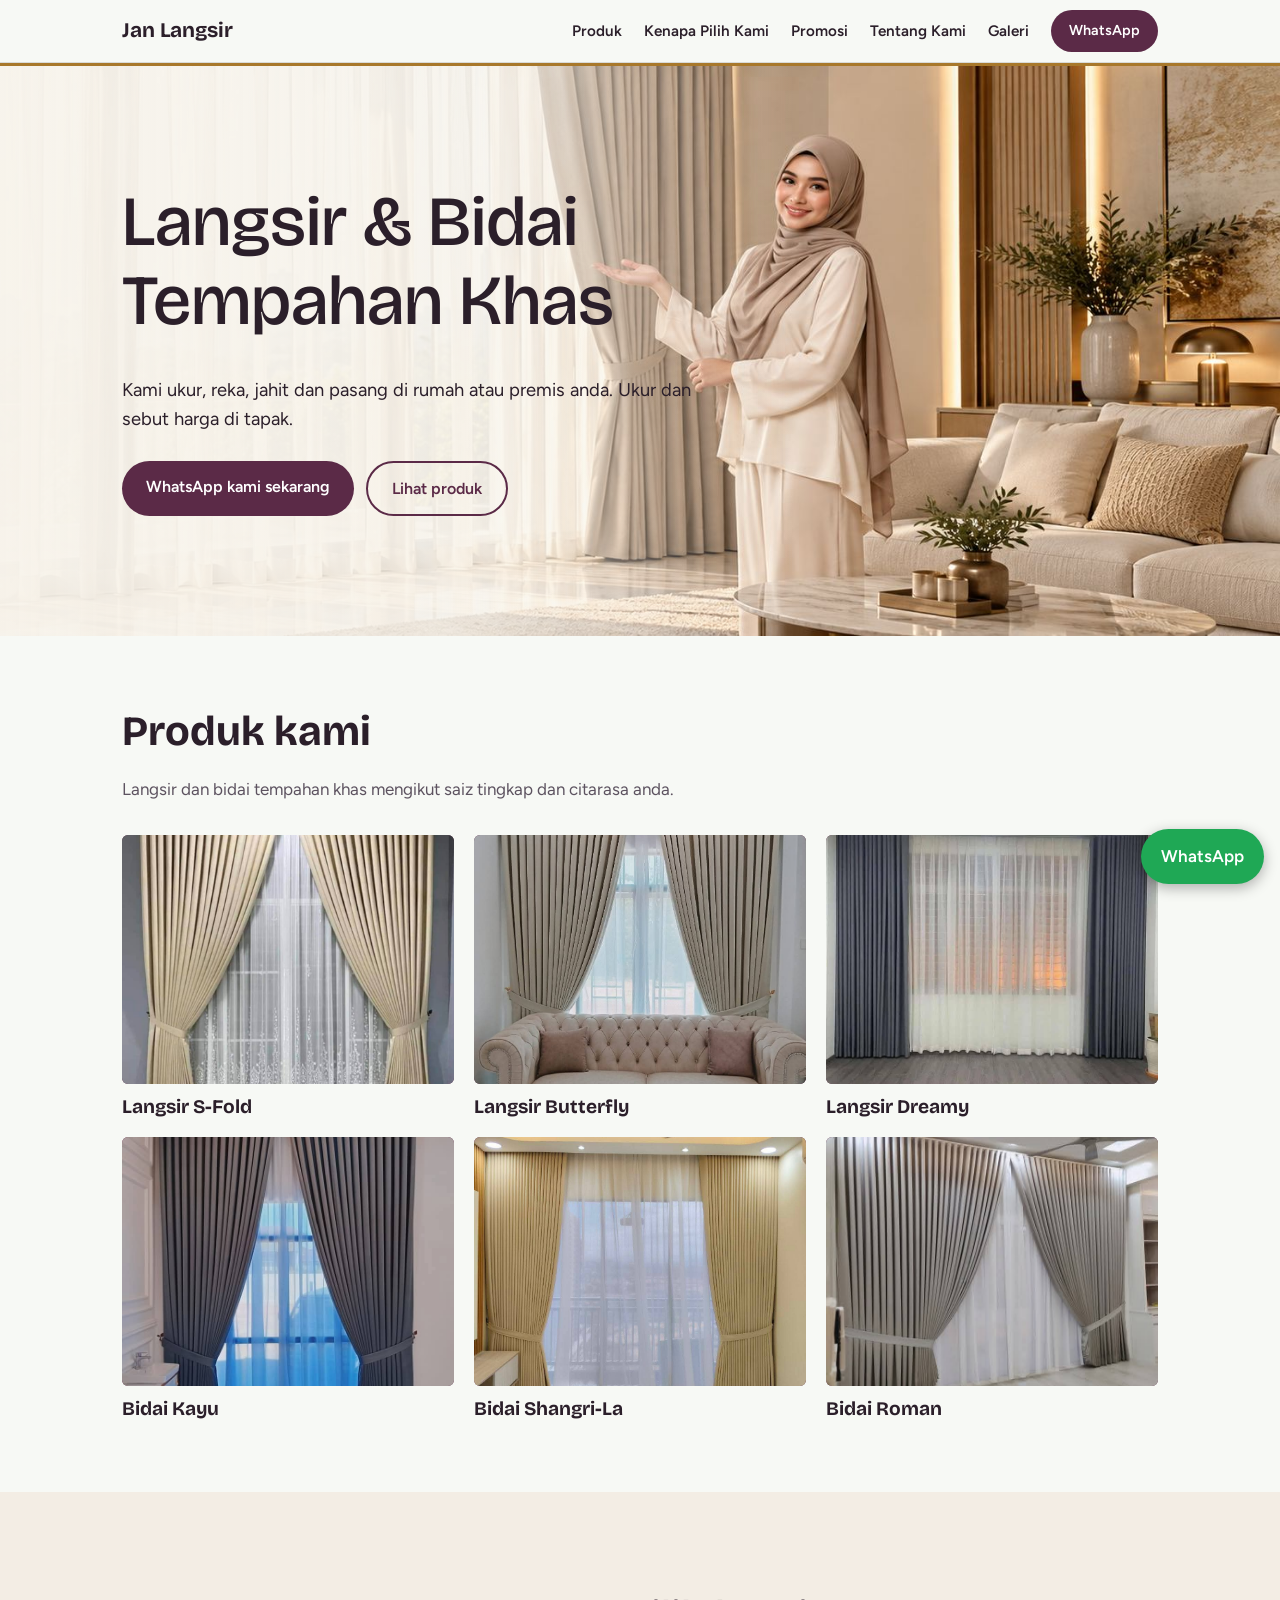
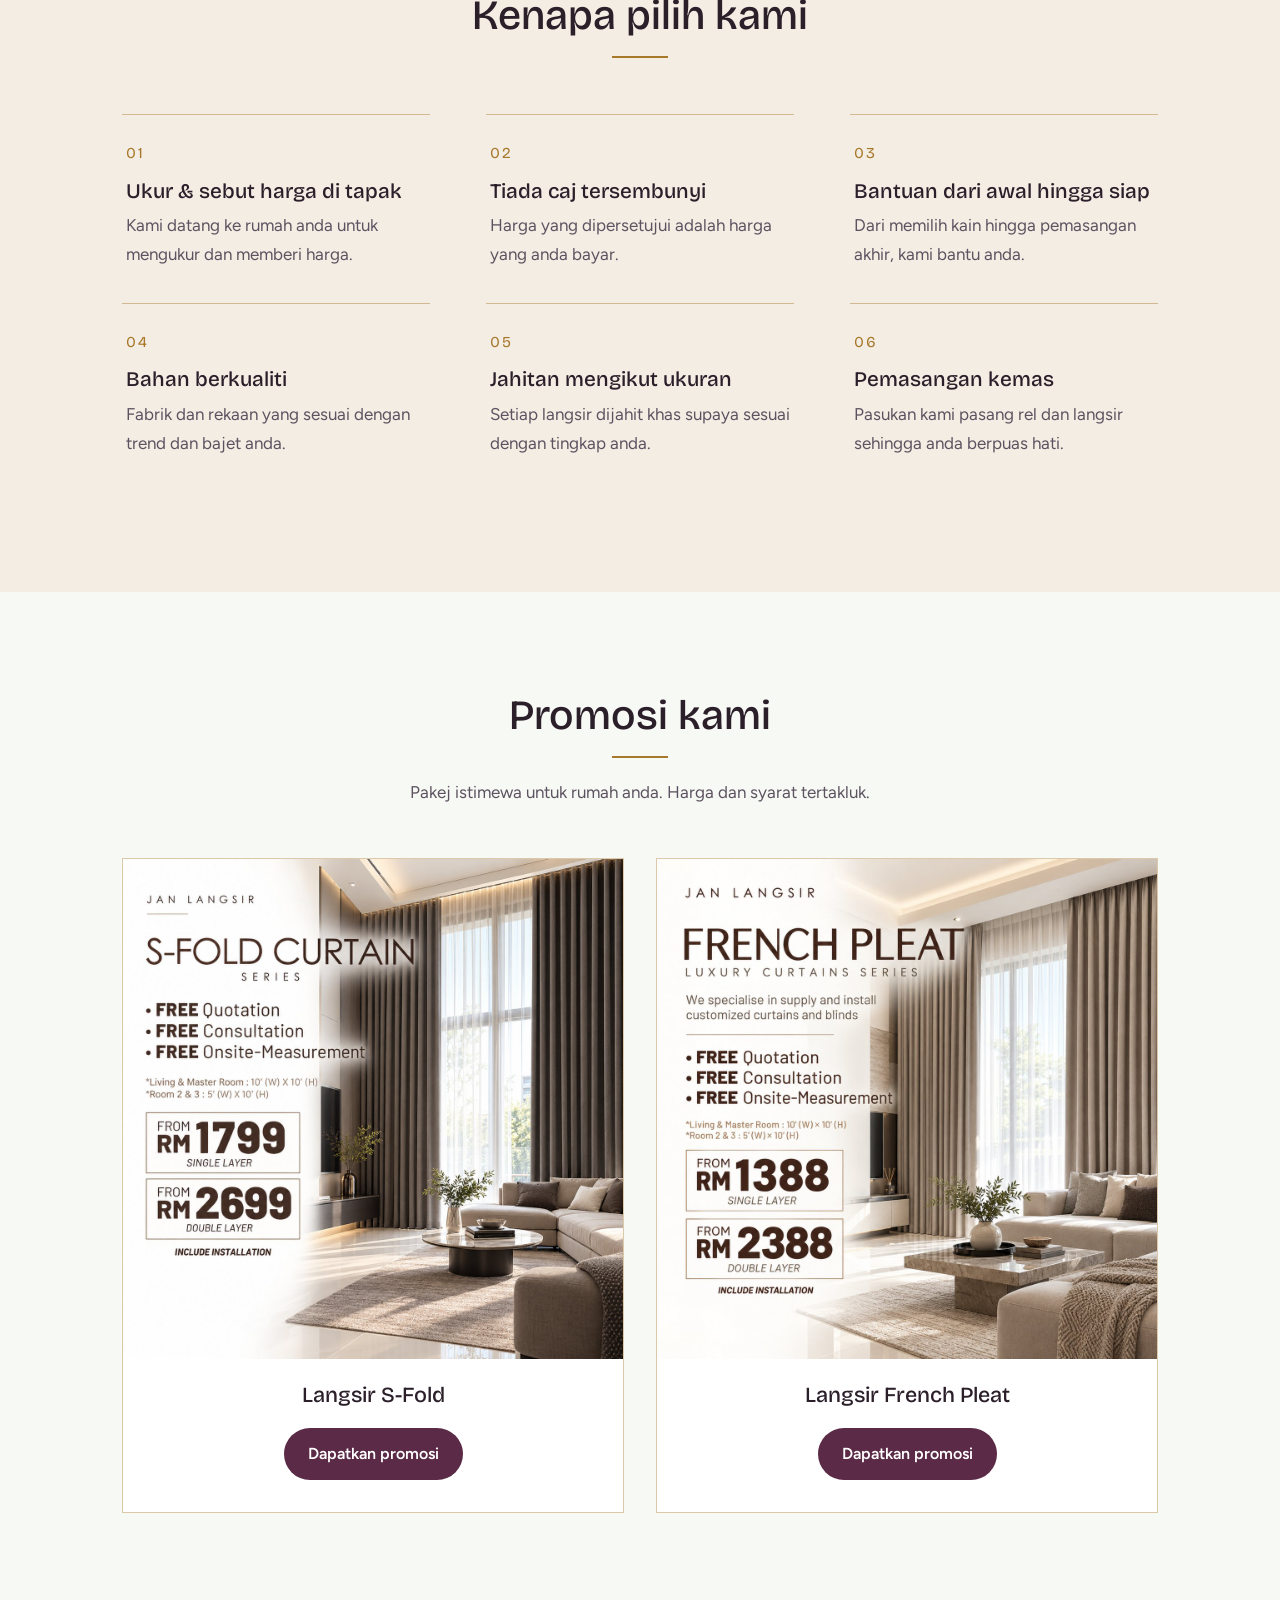
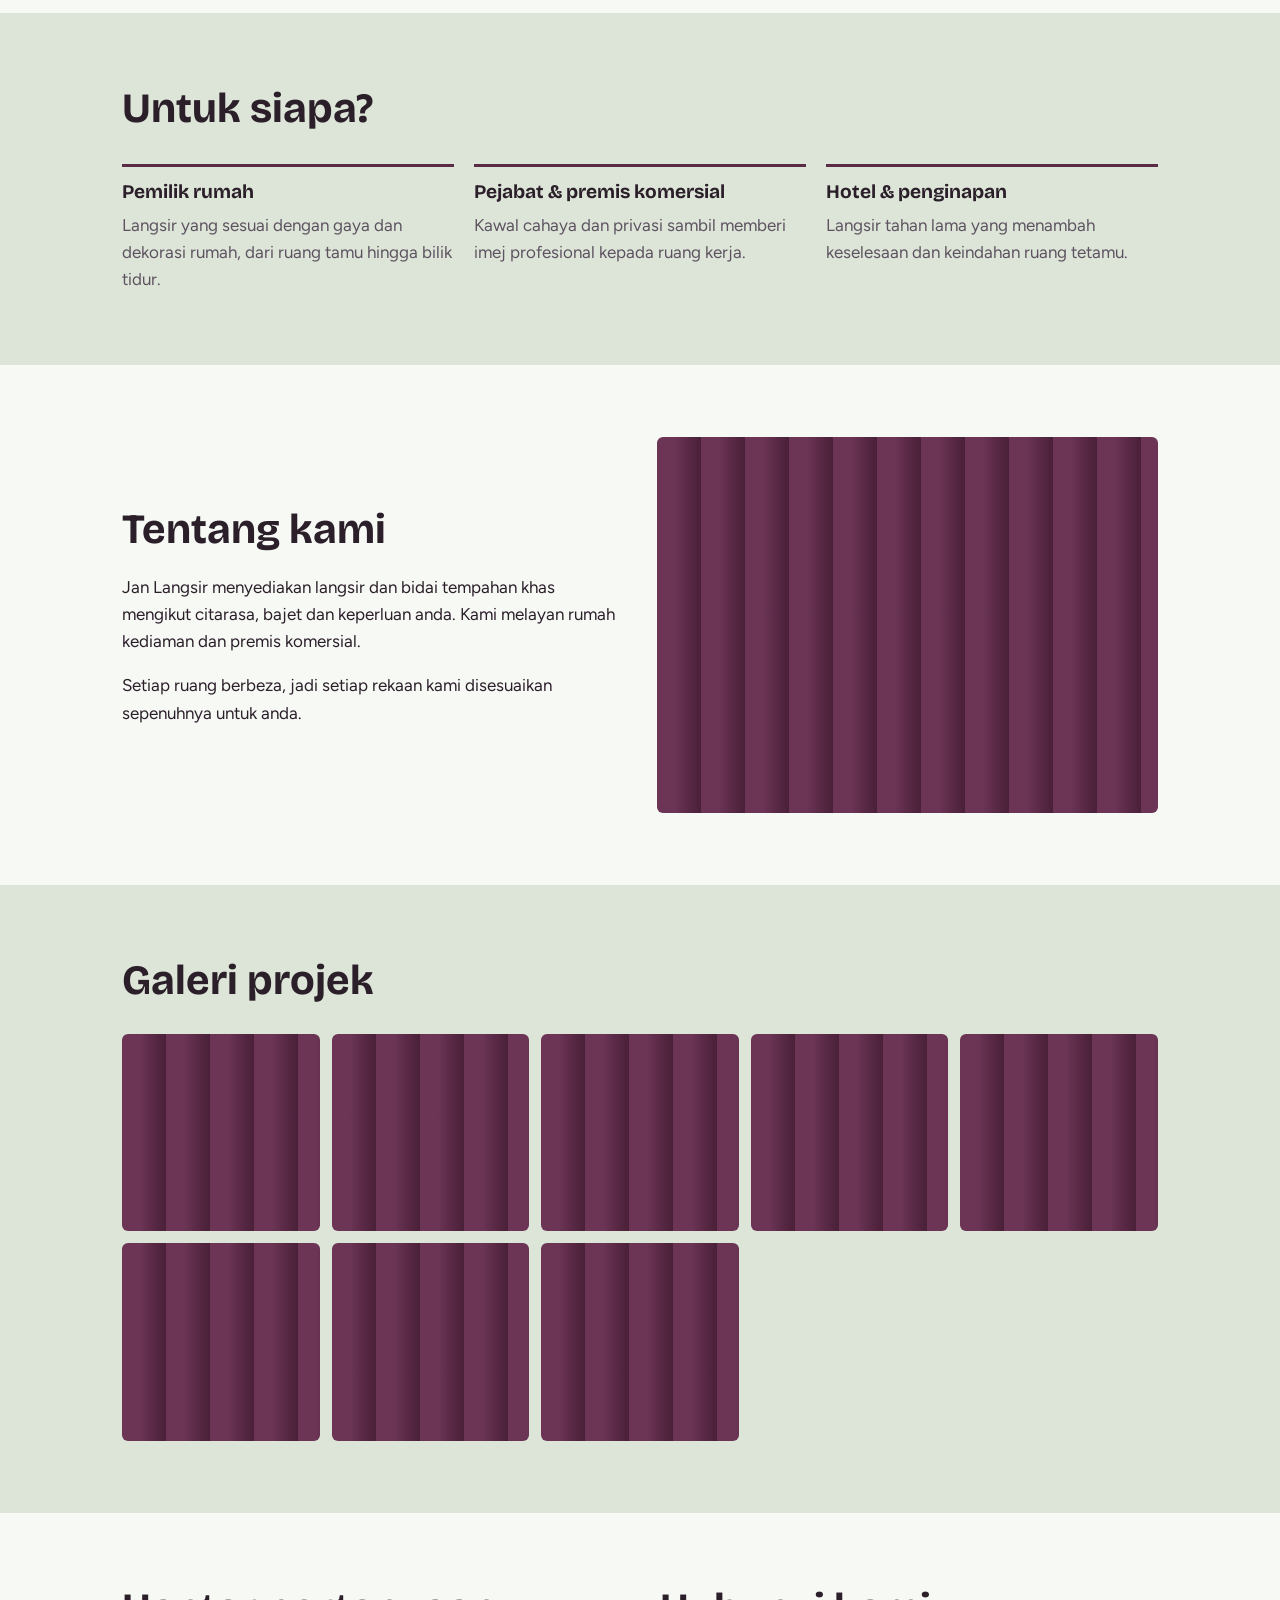
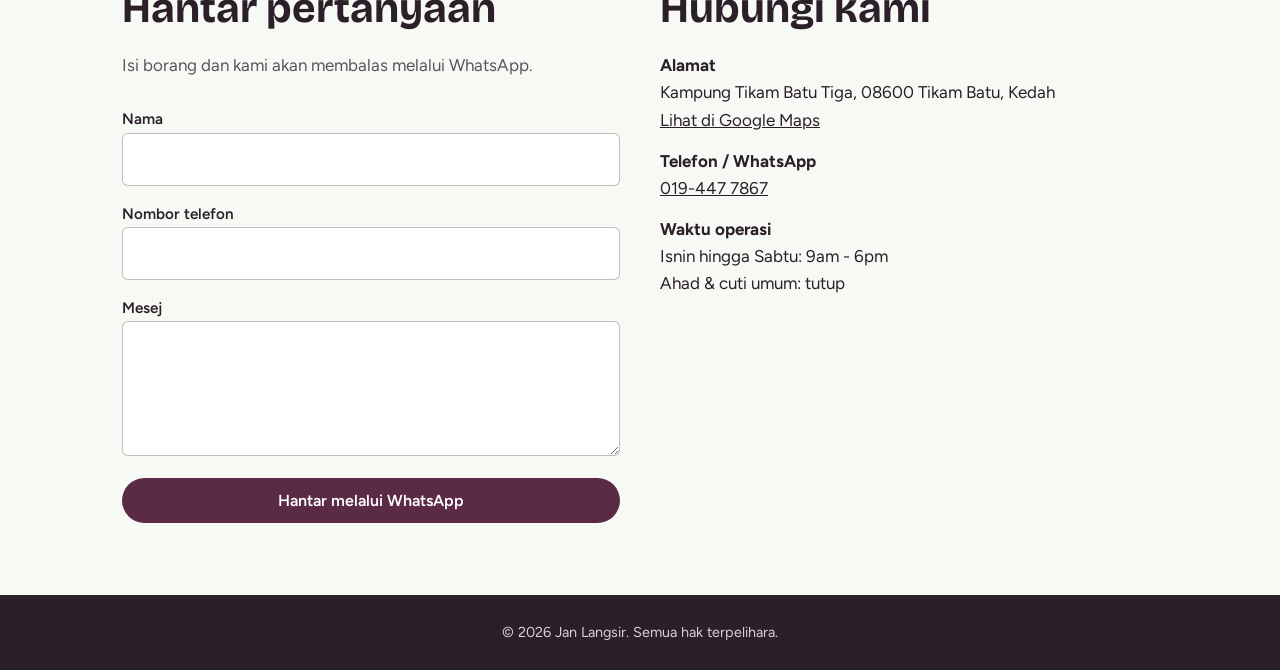
==== index.html @ 9a429dd1 "Update index.html" ====
<!DOCTYPE html>
<html lang="ms">
<head>
<meta charset="utf-8">
<meta name="viewport" content="width=device-width, initial-scale=1">
<link rel="icon" href="/favicon.ico" sizes="any">
<link rel="icon" type="image/png" href="/favicon.png">
<link rel="apple-touch-icon" href="/apple-touch-icon.png">
<title>Jan Langsir | Langsir & Bidai Tempahan Khas</title>
<meta name="description" content="Langsir dan bidai tempahan khas. Ukur dan sebut harga di tapak. WhatsApp kami sekarang.">
<meta property="og:title" content="Jan Langsir | Langsir & Bidai Tempahan Khas">
<meta property="og:type" content="website">
<link rel="preconnect" href="https://fonts.googleapis.com">
<link rel="preconnect" href="https://fonts.gstatic.com" crossorigin>
<link href="https://fonts.googleapis.com/css2?family=Bricolage+Grotesque:wght@500;700&family=Figtree:wght@400;600&display=swap" rel="stylesheet">

<!-- ===== META PIXEL ===== -->
<script>
!function(f,b,e,v,n,t,s){if(f.fbq)return;n=f.fbq=function(){n.callMethod?
n.callMethod.apply(n,arguments):n.queue.push(arguments)};if(!f._fbq)f._fbq=n;
n.push=n;n.loaded=!0;n.version='2.0';n.queue=[];t=b.createElement(e);t.async=!0;
t.src=v;s=b.getElementsByTagName(e)[0];s.parentNode.insertBefore(t,s)}(window,
document,'script','https://connect.facebook.net/en_US/fbevents.js');
fbq('init', '1456977869632692');
fbq('track', 'PageView');
</script>
<noscript><img height="1" width="1" style="display:none" src="https://www.facebook.com/tr?id=1456977869632692&ev=PageView&noscript=1"></noscript>
<!-- ===== END META PIXEL ===== -->

<style>
:root{--ink:#2B1F2A;--plum:#5B2A47;--sage:#DDE5D8;--brass:#A8782B;--bg:#F7F9F5;--fg:#2B1F2A;--card:#fff;--muted:#5d5360}
@media (prefers-color-scheme:dark){:root{--bg:#1d1620;--fg:#f1ebf0;--card:#291e2b;--muted:#b9aebb;--sage:#262b26}}
*{box-sizing:border-box}
html{scroll-behavior:smooth;scroll-padding-top:70px}
body{margin:0;font-family:Figtree,system-ui,sans-serif;background:var(--bg);color:var(--fg);line-height:1.6;font-size:17px}
h1,h2,h3{font-family:'Bricolage Grotesque',Figtree,sans-serif;line-height:1.12;margin:0 0 .5em}
a{color:inherit}
img{max-width:100%;display:block}
:focus-visible{outline:3px solid var(--brass);outline-offset:3px}
.wrap{max-width:1080px;margin:0 auto;padding:0 22px}
.btn{display:inline-block;background:var(--plum);color:#fff;padding:13px 24px;border-radius:999px;font-weight:600;text-decoration:none;border:0;cursor:pointer;font-size:1rem;font-family:inherit}
.btn:hover{background:#431c34}
.btn.light{background:#fff;color:var(--plum)}
.btn.ghost{background:transparent;color:inherit;border:2px solid currentColor}

/* nav */
nav{position:sticky;top:0;z-index:20;background:var(--bg);border-bottom:1px solid rgba(128,128,128,.25)}
nav .wrap{display:flex;align-items:center;justify-content:space-between;height:62px;gap:14px}
.logo{font-family:'Bricolage Grotesque';font-weight:700;font-size:1.3rem;text-decoration:none}
nav ul{display:flex;gap:22px;list-style:none;margin:0;padding:0;align-items:center}
nav ul a{text-decoration:none;font-weight:600;font-size:.95rem}
nav .btn{padding:9px 18px;font-size:.9rem}
@media(max-width:820px){nav ul li:not(:last-child){display:none}}

/* hero */
.hero{position:relative;overflow:hidden;background:var(--plum);color:#fff}
.pleats{position:absolute;inset:0;background:repeating-linear-gradient(90deg,rgba(255,255,255,0) 0 38px,rgba(255,255,255,.09) 52px,rgba(0,0,0,.18) 70px,rgba(255,255,255,0) 90px);-webkit-mask-image:linear-gradient(#000 60%,transparent);mask-image:linear-gradient(#000 60%,transparent)}
.rail{position:absolute;top:0;left:0;right:0;height:10px;background:var(--brass)}
.hero .wrap{position:relative;padding-top:96px;padding-bottom:96px}
.hero h1{font-size:clamp(2.4rem,7vw,4.4rem);max-width:12em}
.hero p{font-size:1.15rem;max-width:32em}
.row{display:flex;gap:12px;flex-wrap:wrap;margin-top:26px}

section{padding:72px 0}
h2.t{font-size:clamp(1.8rem,4.5vw,2.6rem)}
.lead{color:var(--muted);max-width:36em;margin-bottom:0}
.band{background:var(--sage)}
.grid{display:grid;gap:20px;margin-top:32px}
.g3{grid-template-columns:repeat(auto-fit,minmax(280px,1fr))}
.g2{grid-template-columns:repeat(auto-fit,minmax(240px,1fr))}

/* image placeholder tiles: pleated pattern shows until real photo is uploaded */
.ph{position:relative;aspect-ratio:4/3;border-radius:6px;overflow:hidden;background:
 repeating-linear-gradient(90deg,#6c3556 0 18px,#5B2A47 30px,#4a2038 44px);}
.ph img{position:absolute;inset:0;width:100%;height:100%;object-fit:cover}
.prod h3{margin:12px 0 0;font-size:1.2rem}

.why{background:var(--card);border-left:5px solid var(--brass);padding:20px 22px;border-radius:6px}
.why h3{font-size:1.15rem}.why p{margin:0;color:var(--muted)}

.promo{background:var(--plum);color:#fff;border-radius:10px;padding:40px 28px;margin-top:0}
.promo h2{font-size:clamp(1.6rem,4vw,2.3rem)}
.pk{display:grid;gap:16px;grid-template-columns:repeat(auto-fit,minmax(240px,1fr));margin:24px 0}
.pk div{background:rgba(255,255,255,.12);border-radius:8px;padding:18px 20px}
.pk strong{display:block;font-family:'Bricolage Grotesque';font-size:1.8rem}

.who{border-top:3px solid var(--plum);padding-top:14px}
.who h3{font-size:1.2rem}.who p{color:var(--muted);margin:0}
.about{display:grid;gap:34px;grid-template-columns:repeat(auto-fit,minmax(280px,1fr));align-items:center}
.gal{display:grid;gap:12px;grid-template-columns:repeat(auto-fill,minmax(180px,1fr));margin-top:30px}
.gal .ph{aspect-ratio:1}

form{display:grid;gap:14px;max-width:560px;margin-top:26px}
label{font-weight:600;font-size:.95rem}
input,textarea{width:100%;padding:12px 14px;border:1px solid rgba(128,128,128,.5);border-radius:6px;font:inherit;background:var(--card);color:var(--fg)}
.contact{display:grid;gap:40px;grid-template-columns:repeat(auto-fit,minmax(280px,1fr))}
.info p{margin:0 0 14px}
footer{background:var(--ink);color:#d8cfd8;text-align:center;padding:26px 22px;font-size:.9rem}
.wa{position:fixed;right:16px;bottom:16px;background:#1FA855;color:#fff;border-radius:999px;padding:14px 20px;font-weight:600;text-decoration:none;box-shadow:0 4px 14px rgba(0,0,0,.3);z-index:30}

.hero{color:#2B1F2A;background:linear-gradient(90deg,rgba(247,243,235,.94) 0%,rgba(247,243,235,.8) 35%,rgba(247,243,235,0) 62%),url('images/hero.jpeg') right center/cover no-repeat,#efe6da}
.pleats{display:none}
.rail{height:3px}
.hero .wrap{padding-top:120px;padding-bottom:120px}
.hero h1{font-weight:500;max-width:10em}
.hero .btn.light{background:var(--plum);color:#fff}
.hero .btn.ghost{color:var(--plum)}
@media(max-width:700px){.hero{background:linear-gradient(180deg,rgba(247,243,235,.93),rgba(247,243,235,.72)),url('images/hero.jpeg') 72% center/cover no-repeat,#efe6da}.hero .wrap{padding-top:80px;padding-bottom:80px}}
#kenapa{background:#F3EDE4;padding:100px 0}
#kenapa h2.t{text-align:center;font-weight:500}
#kenapa h2.t::after{content:"";display:block;width:56px;height:2px;background:var(--brass);margin:18px auto 0}
#kenapa .grid{counter-reset:w;gap:0 56px;margin-top:56px}
#kenapa .why{counter-increment:w;background:transparent;border:0;border-top:1px solid rgba(168,120,43,.45);border-radius:0;padding:26px 4px 34px}
#kenapa .why::before{content:"0" counter(w);font-family:'Bricolage Grotesque',sans-serif;color:var(--brass);font-size:.95rem;letter-spacing:.14em;display:block;margin-bottom:14px}
#kenapa .why h3{font-weight:500;font-size:1.3rem;margin-bottom:.4em}
#kenapa .why p{line-height:1.7}
@media(prefers-color-scheme:dark){#kenapa{background:#241b26}}
#promosi{padding:100px 0}
#promosi h2.t{text-align:center;font-weight:500}
#promosi h2.t::after{content:"";display:block;width:56px;height:2px;background:var(--brass);margin:18px auto 0}
#promosi .lead{text-align:center;margin:18px auto 0}
.promo-grid{display:grid;gap:32px;grid-template-columns:repeat(auto-fit,minmax(290px,1fr));margin-top:52px}
.pcard{background:var(--card);border:1px solid rgba(168,120,43,.4)}
.pcard .ph{border-radius:0;aspect-ratio:4/3}
.pbody{padding:28px 28px 34px}
.pbody h3{font-size:1.55rem;font-weight:500;margin-bottom:.5em}
.pprice{margin:.15em 0;color:var(--muted)}
.pprice strong{font-family:'Bricolage Grotesque',sans-serif;font-size:1.9rem;font-weight:500;color:var(--plum)}
.pbody ul{list-style:none;padding:0;margin:20px 0 26px}
.pbody li{padding-left:22px;position:relative;margin:4px 0}
.pbody li::before{content:"";position:absolute;left:0;top:.8em;width:12px;height:1px;background:var(--brass)}
@media(prefers-color-scheme:dark){.pprice strong{color:#e6c98a}}
.pcard .ph{aspect-ratio:1/1}
.pbody{text-align:center;padding:24px 20px 32px}
.pbody h3{font-size:1.35rem}
.pbody .btn{margin-top:10px}
</style>
</head>
<body>

<nav>
  <div class="wrap">
    <a class="logo" href="#home">Jan Langsir</a>
    <ul>
      <li><a href="#produk">Produk</a></li>
      <li><a href="#kenapa">Kenapa Pilih Kami</a></li>
      <li><a href="#promosi">Promosi</a></li>
      <li><a href="#tentang">Tentang Kami</a></li>
      <li><a href="#galeri">Galeri</a></li>
      <li><a class="btn wa-link" href="https://wa.me/60194477867?text=Hi%2C%20saya%20berminat%20dengan%20langsir" target="_blank" rel="noopener">WhatsApp</a></li>
    </ul>
  </div>
</nav>

<header class="hero" id="home">
  <div class="rail"></div><div class="pleats"></div>
  <div class="wrap">
    <h1>Langsir &amp; Bidai Tempahan Khas</h1>
    <p>Kami ukur, reka, jahit dan pasang di rumah atau premis anda. Ukur dan sebut harga di tapak.</p>
    <div class="row">
      <a class="btn light wa-link" href="https://wa.me/60194477867?text=Hi%2C%20saya%20berminat%20dengan%20langsir" target="_blank" rel="noopener">WhatsApp kami sekarang</a>
      <a class="btn ghost" href="#produk">Lihat produk</a>
    </div>
  </div>
</header>

<section id="produk">
  <div class="wrap">
    <h2 class="t">Produk kami</h2>
    <p class="lead">Langsir dan bidai tempahan khas mengikut saiz tingkap dan citarasa anda.</p>
    <!-- Gambar: upload ke folder images/ dengan nama product-1.jpg hingga product-6.jpg -->
    <div class="grid g3">
      <div class="prod"><div class="ph"><img src="images/product-1.jpeg" alt="Langsir S-Fold" loading="lazy" onerror="this.remove()"></div><h3>Langsir S-Fold</h3></div>
      <div class="prod"><div class="ph"><img src="images/product-2.jpeg" alt="Langsir Butterfly" loading="lazy" onerror="this.remove()"></div><h3>Langsir Butterfly</h3></div>
      <div class="prod"><div class="ph"><img src="images/product-3.jpeg" alt="Langsir Dreamy" loading="lazy" onerror="this.remove()"></div><h3>Langsir Dreamy</h3></div>
      <div class="prod"><div class="ph"><img src="images/product-4.jpeg" alt="Bidai Kayu" loading="lazy" onerror="this.remove()"></div><h3>Bidai Kayu</h3></div>
      <div class="prod"><div class="ph"><img src="images/product-5.jpeg" alt="Bidai Shangri-La" loading="lazy" onerror="this.remove()"></div><h3>Bidai Shangri-La</h3></div>
      <div class="prod"><div class="ph"><img src="images/product-6.jpeg" alt="Bidai Roman" loading="lazy" onerror="this.remove()"></div><h3>Bidai Roman</h3></div>
    </div>
  </div>
</section>

<section id="kenapa" class="band">
  <div class="wrap">
    <h2 class="t">Kenapa pilih kami</h2>
    <!-- Ubah ayat di bawah supaya sepadan dengan perkhidmatan sebenar anda -->
    <div class="grid g3">
      <div class="why"><h3>Ukur &amp; sebut harga di tapak</h3><p>Kami datang ke rumah anda untuk mengukur dan memberi harga.</p></div>
      <div class="why"><h3>Tiada caj tersembunyi</h3><p>Harga yang dipersetujui adalah harga yang anda bayar.</p></div>
      <div class="why"><h3>Bantuan dari awal hingga siap</h3><p>Dari memilih kain hingga pemasangan akhir, kami bantu anda.</p></div>
      <div class="why"><h3>Bahan berkualiti</h3><p>Fabrik dan rekaan yang sesuai dengan trend dan bajet anda.</p></div>
      <div class="why"><h3>Jahitan mengikut ukuran</h3><p>Setiap langsir dijahit khas supaya sesuai dengan tingkap anda.</p></div>
      <div class="why"><h3>Pemasangan kemas</h3><p>Pasukan kami pasang rel dan langsir sehingga anda berpuas hati.</p></div>
    </div>
  </div>
</section>

<section id="promosi">
  <div class="wrap">
    <h2 class="t">Promosi kami</h2>
    <p class="lead">Pakej istimewa untuk rumah anda. Harga dan syarat tertakluk.</p>
    <div class="promo-grid">
      <article class="pcard">
        <div class="ph"><img src="images/promo-1.jpeg" alt="Promosi Langsir S-Fold: bermula dari RM1799 satu lapis, RM2699 dua lapis, termasuk pemasangan" loading="lazy" onerror="this.remove()"></div>
        <div class="pbody">
          <h3>Langsir S-Fold</h3>
          <a class="btn wa-link" href="https://wa.me/60194477867?text=Hi%2C%20saya%20berminat%20dengan%20promosi%20langsir%20S-Fold" target="_blank" rel="noopener">Dapatkan promosi</a>
        </div>
      </article>
      <article class="pcard">
        <div class="ph"><img src="images/promo-2.jpeg" alt="Promosi Langsir French Pleat: bermula dari RM1388 satu lapis, RM2388 dua lapis, termasuk pemasangan" loading="lazy" onerror="this.remove()"></div>
        <div class="pbody">
          <h3>Langsir French Pleat</h3>
          <a class="btn wa-link" href="https://wa.me/60194477867?text=Hi%2C%20saya%20berminat%20dengan%20promosi%20langsir%20French%20Pleat" target="_blank" rel="noopener">Dapatkan promosi</a>
        </div>
      </article>
    </div>
  </div>
</section>

<section class="band">
  <div class="wrap">
    <h2 class="t">Untuk siapa?</h2>
    <div class="grid g3">
      <div class="who"><h3>Pemilik rumah</h3><p>Langsir yang sesuai dengan gaya dan dekorasi rumah, dari ruang tamu hingga bilik tidur.</p></div>
      <div class="who"><h3>Pejabat &amp; premis komersial</h3><p>Kawal cahaya dan privasi sambil memberi imej profesional kepada ruang kerja.</p></div>
      <div class="who"><h3>Hotel &amp; penginapan</h3><p>Langsir tahan lama yang menambah keselesaan dan keindahan ruang tetamu.</p></div>
    </div>
  </div>
</section>

<section id="tentang">
  <div class="wrap about">
    <div>
      <h2 class="t">Tentang kami</h2>
      <!-- Tulis kisah perniagaan anda: tahun mula, kawasan, pengalaman -->
      <p>Jan Langsir menyediakan langsir dan bidai tempahan khas mengikut citarasa, bajet dan keperluan anda. Kami melayan rumah kediaman dan premis komersial.</p>
      <p>Setiap ruang berbeza, jadi setiap rekaan kami disesuaikan sepenuhnya untuk anda.</p>
    </div>
    <div class="ph"><img src="images/about.jpeg" alt="Jan Langsir" loading="lazy" onerror="this.remove()"></div>
  </div>
</section>

<section id="galeri" class="band">
  <div class="wrap">
    <h2 class="t">Galeri projek</h2>
    <!-- Gambar: gallery-1.jpg hingga gallery-8.jpg dalam folder images/ -->
    <div class="gal">
      <div class="ph"><img src="images/gallery-1.jpeg" alt="Projek langsir" loading="lazy" onerror="this.remove()"></div>
      <div class="ph"><img src="images/gallery-2.jpeg" alt="Projek langsir" loading="lazy" onerror="this.remove()"></div>
      <div class="ph"><img src="images/gallery-3.jpeg" alt="Projek langsir" loading="lazy" onerror="this.remove()"></div>
      <div class="ph"><img src="images/gallery-4.jpeg" alt="Projek langsir" loading="lazy" onerror="this.remove()"></div>
      <div class="ph"><img src="images/gallery-5.jpeg" alt="Projek langsir" loading="lazy" onerror="this.remove()"></div>
      <div class="ph"><img src="images/gallery-6.jpeg" alt="Projek langsir" loading="lazy" onerror="this.remove()"></div>
      <div class="ph"><img src="images/gallery-7.jpeg" alt="Projek langsir" loading="lazy" onerror="this.remove()"></div>
      <div class="ph"><img src="images/gallery-8.jpeg" alt="Projek langsir" loading="lazy" onerror="this.remove()"></div>
    </div>
  </div>
</section>

<!-- Bahagian ULASAN: tambah di sini bila anda ada ulasan pelanggan sebenar -->

<section id="hubungi">
  <div class="wrap contact">
    <div>
      <h2 class="t">Hantar pertanyaan</h2>
      <p class="lead">Isi borang dan kami akan membalas melalui WhatsApp.</p>
      <form id="enq">
        <div><label for="n">Nama</label><input id="n" required></div>
        <div><label for="p">Nombor telefon</label><input id="p" type="tel" required></div>
        <div><label for="m">Mesej</label><textarea id="m" rows="4"></textarea></div>
        <button class="btn" type="submit">Hantar melalui WhatsApp</button>
      </form>
    </div>
    <div class="info">
      <h2 class="t">Hubungi kami</h2>
      <!-- Tukar alamat, nombor dan waktu operasi -->
      <p><strong>Alamat</strong><br>Kampung Tikam Batu Tiga, 08600 Tikam Batu, Kedah<br><a href="https://maps.app.goo.gl/PhoFZhvon7FygUzWA" target="_blank" rel="noopener">Lihat di Google Maps</a></p>
      <p><strong>Telefon / WhatsApp</strong><br><a class="wa-link" href="https://wa.me/60194477867" target="_blank" rel="noopener">019-447 7867</a></p>
      <p><strong>Waktu operasi</strong><br>Isnin hingga Sabtu: 9am - 6pm<br>Ahad &amp; cuti umum: tutup</p>
    </div>
  </div>
</section>

<footer>&copy; <span id="yr"></span> Jan Langsir. Semua hak terpelihara.</footer>
<a class="wa wa-link" href="https://wa.me/60194477867?text=Hi%2C%20saya%20berminat%20dengan%20langsir" target="_blank" rel="noopener" aria-label="WhatsApp">WhatsApp</a>

<script>
var WA='60194477867'; // nombor WhatsApp anda, tanpa + atau sempang
document.getElementById('yr').textContent=new Date().getFullYear();
document.querySelectorAll('.wa-link').forEach(function(a){
  a.addEventListener('click',function(){ if(window.fbq) fbq('track','Contact'); });
});
document.getElementById('enq').addEventListener('submit',function(e){
  e.preventDefault();
  if(window.fbq) fbq('track','Lead');
  var t='Nama: '+n.value+'\nTelefon: '+p.value+'\nMesej: '+m.value;
  window.open('https://wa.me/'+WA+'?text='+encodeURIComponent(t),'_blank');
});
</script>
</body>
</html>
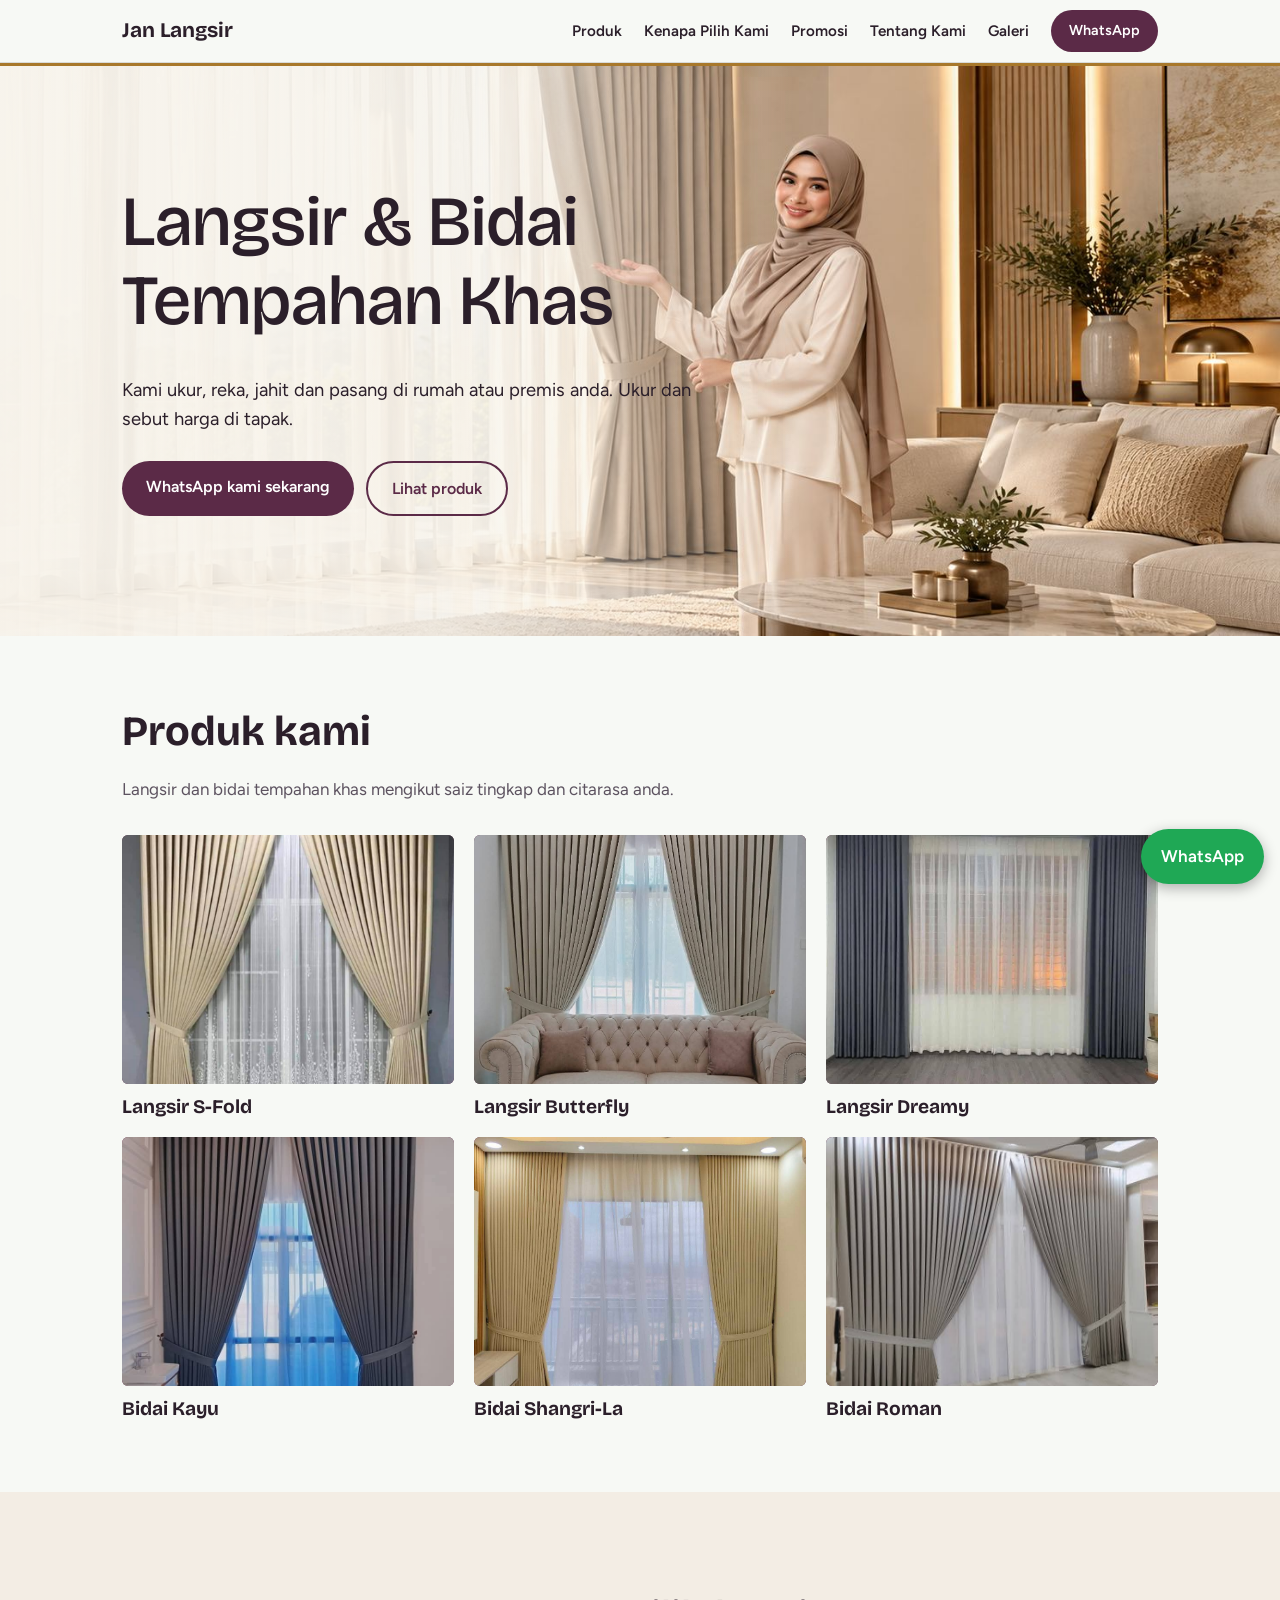
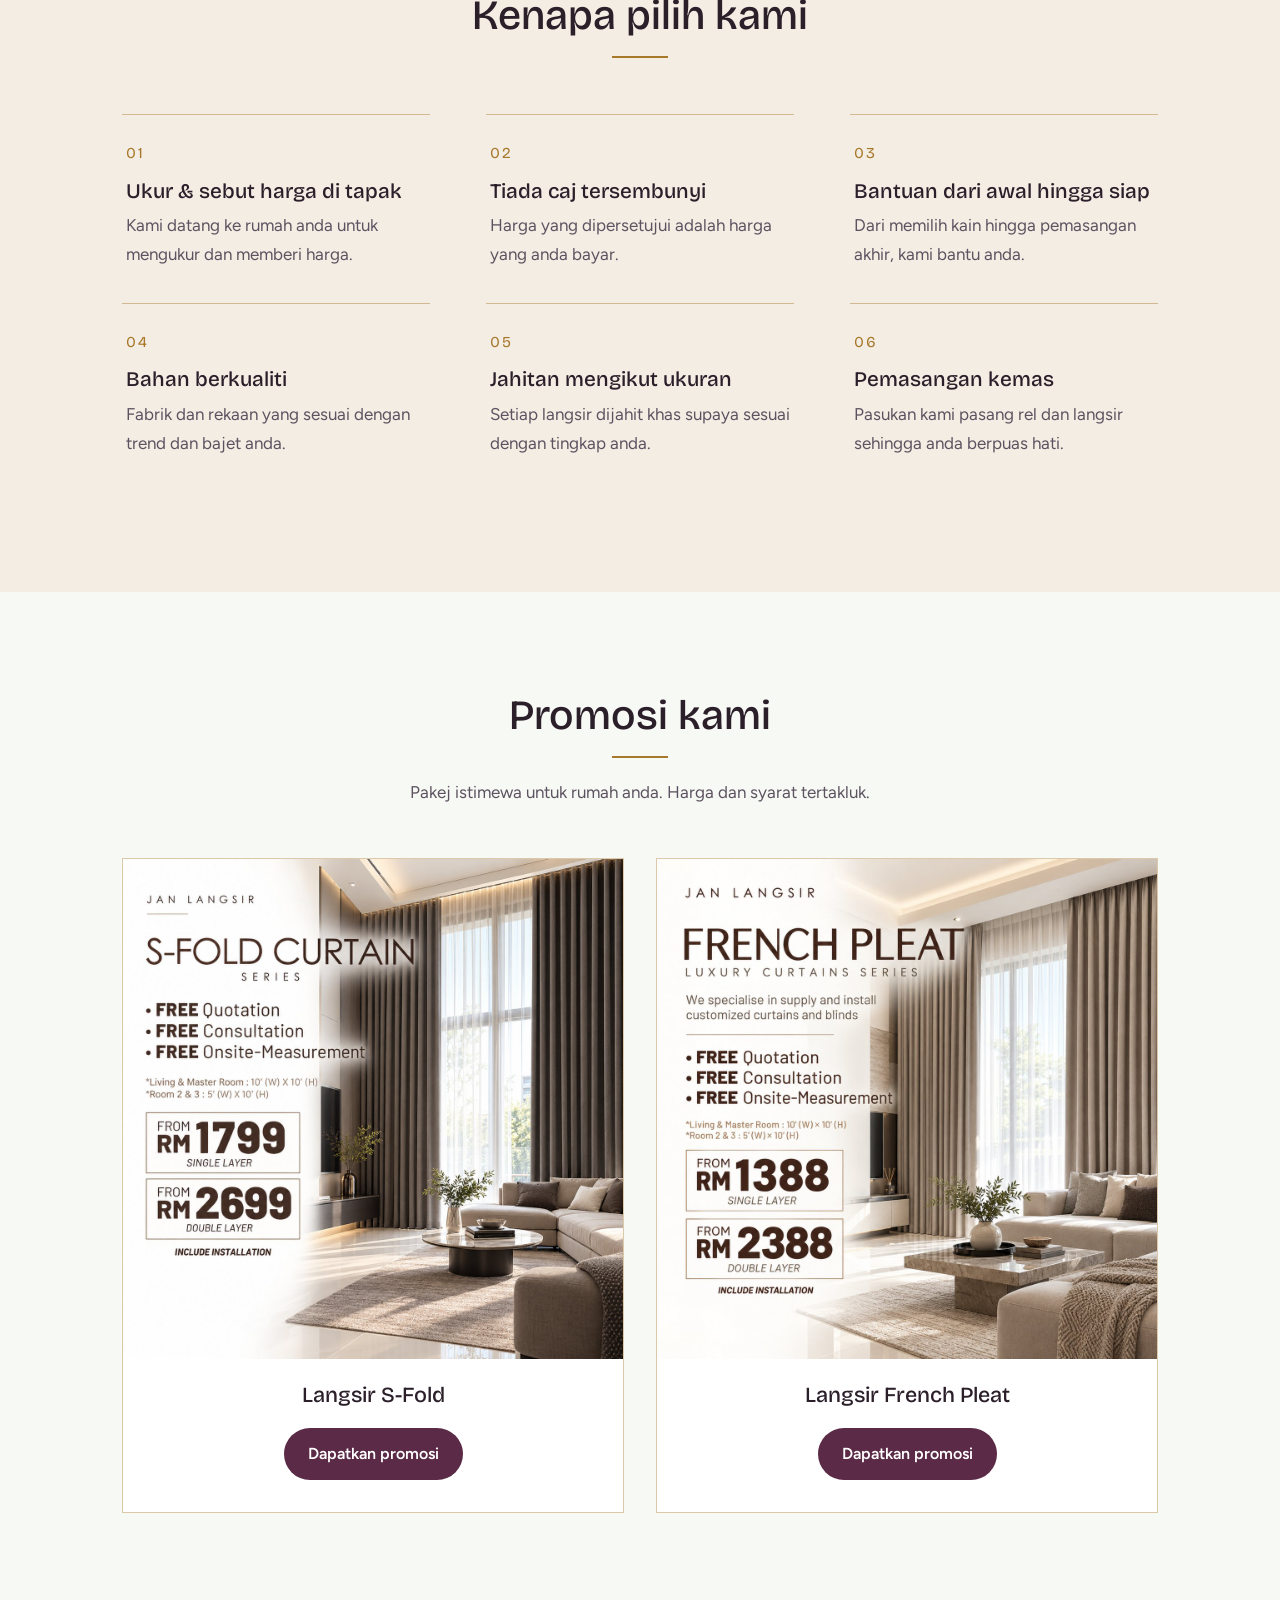
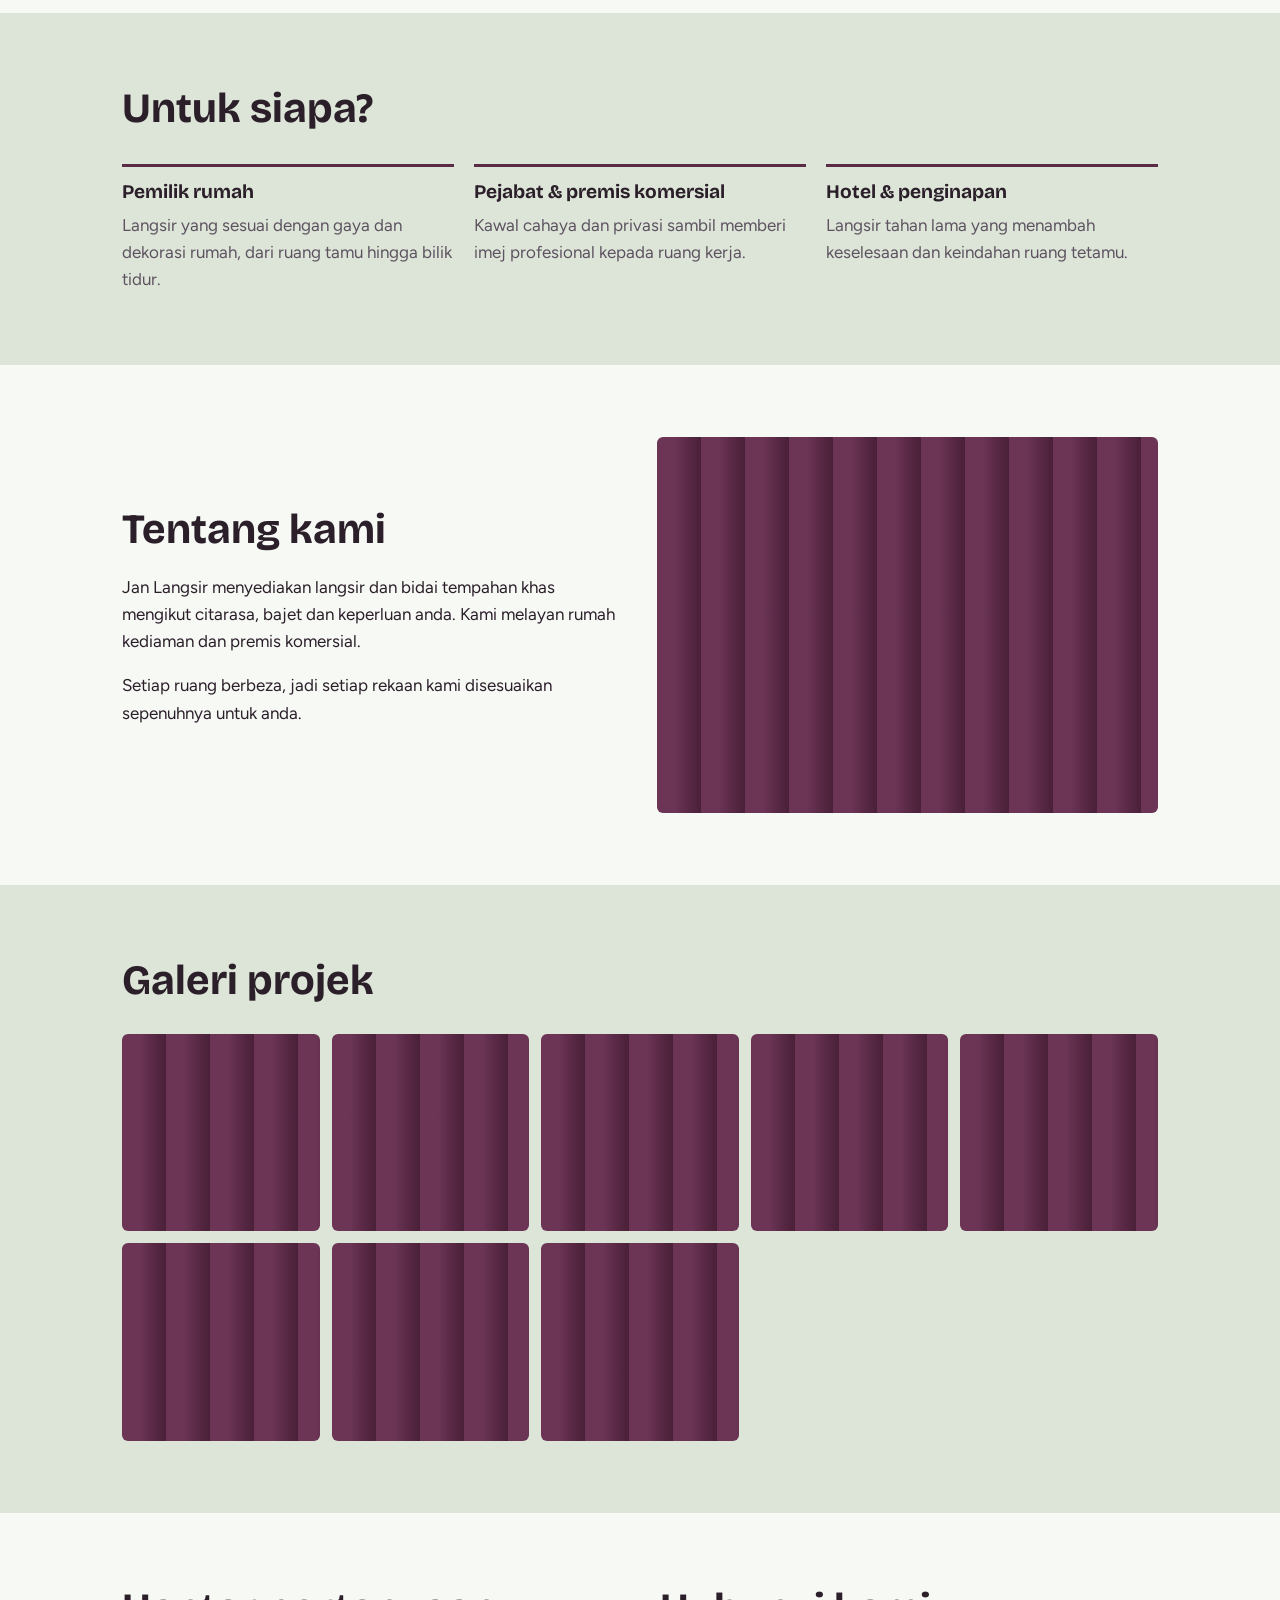
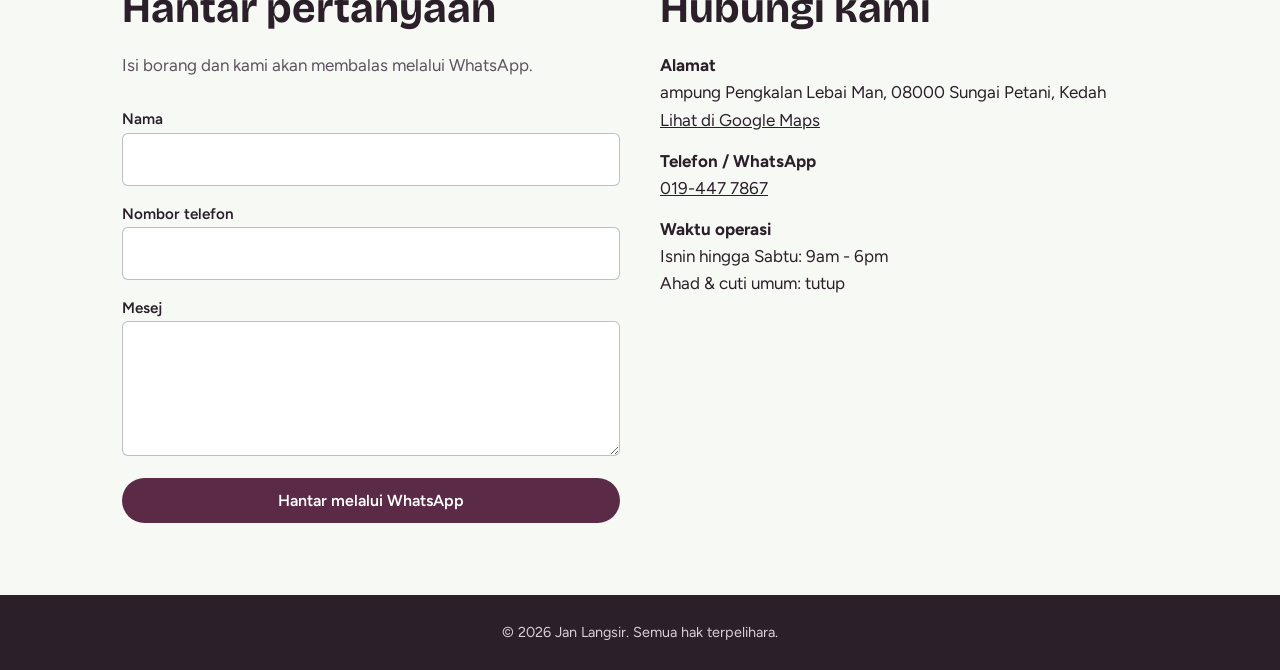
==== commit 9608cd4e: "Update index.html" ====
--- a/index.html
+++ b/index.html
@@ -275,7 +275,7 @@
     <div class="info">
       <h2 class="t">Hubungi kami</h2>
       <!-- Tukar alamat, nombor dan waktu operasi -->
-      <p><strong>Alamat</strong><br>Kampung Tikam Batu Tiga, 08600 Tikam Batu, Kedah<br><a href="https://maps.app.goo.gl/PhoFZhvon7FygUzWA" target="_blank" rel="noopener">Lihat di Google Maps</a></p>
+      <p><strong>Alamat</strong><br>ampung Pengkalan Lebai Man, 08000 Sungai Petani, Kedah<br><a href="https://maps.app.goo.gl/HEbjg31EkghCRwA37" target="_blank" rel="noopener">Lihat di Google Maps</a></p>
       <p><strong>Telefon / WhatsApp</strong><br><a class="wa-link" href="https://wa.me/60194477867" target="_blank" rel="noopener">019-447 7867</a></p>
       <p><strong>Waktu operasi</strong><br>Isnin hingga Sabtu: 9am - 6pm<br>Ahad &amp; cuti umum: tutup</p>
     </div>
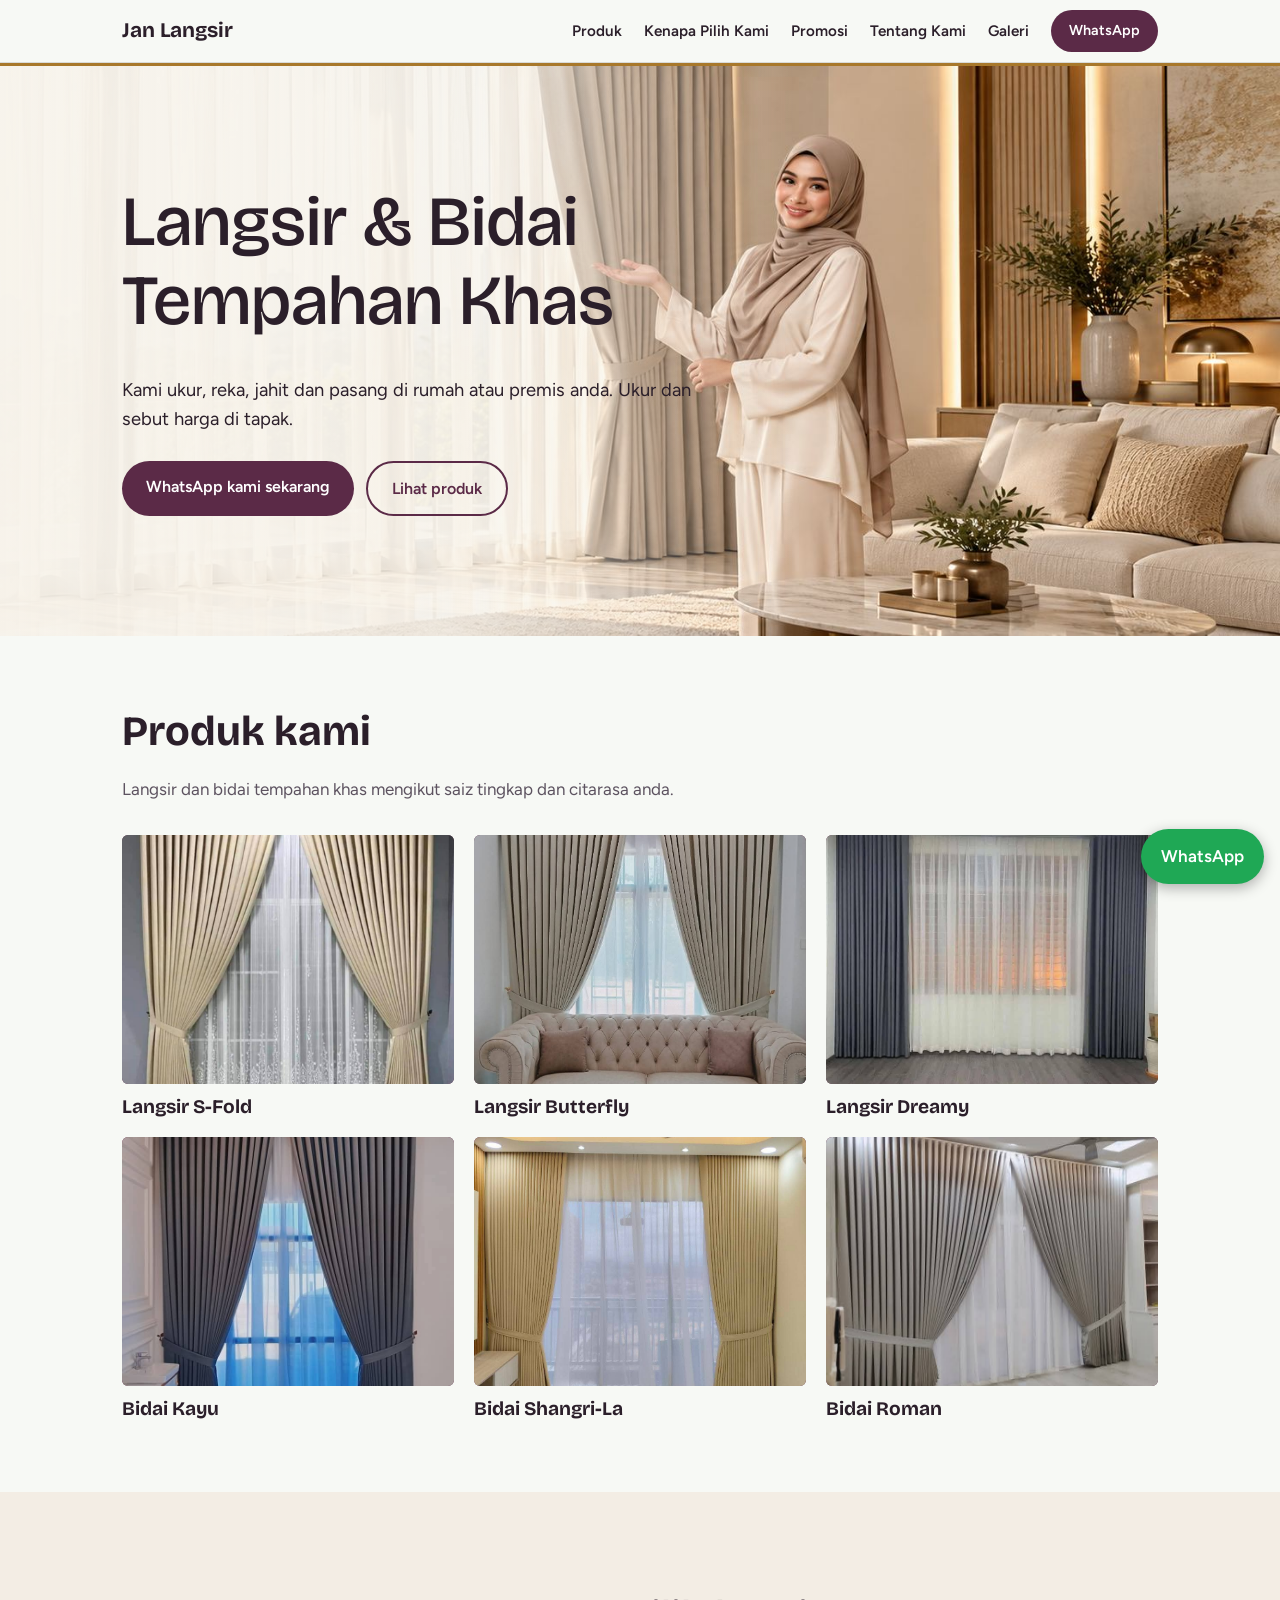
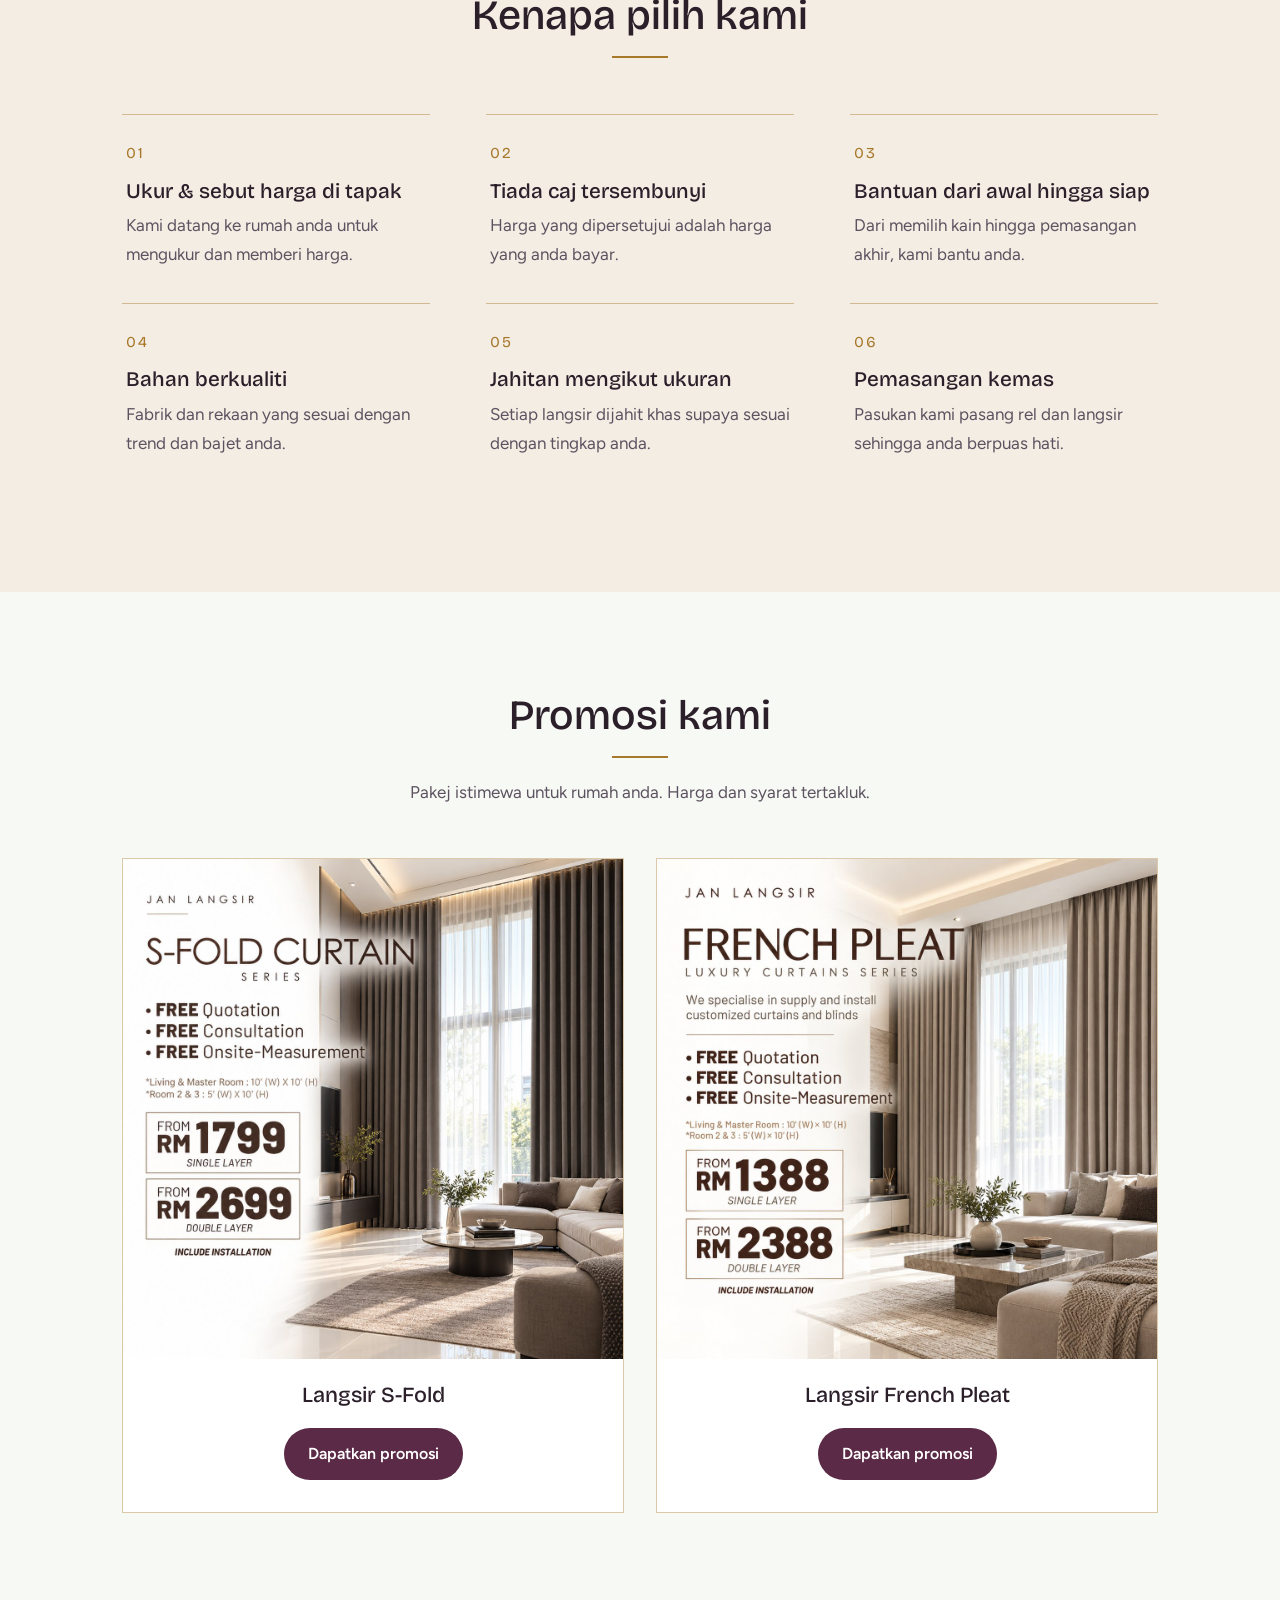
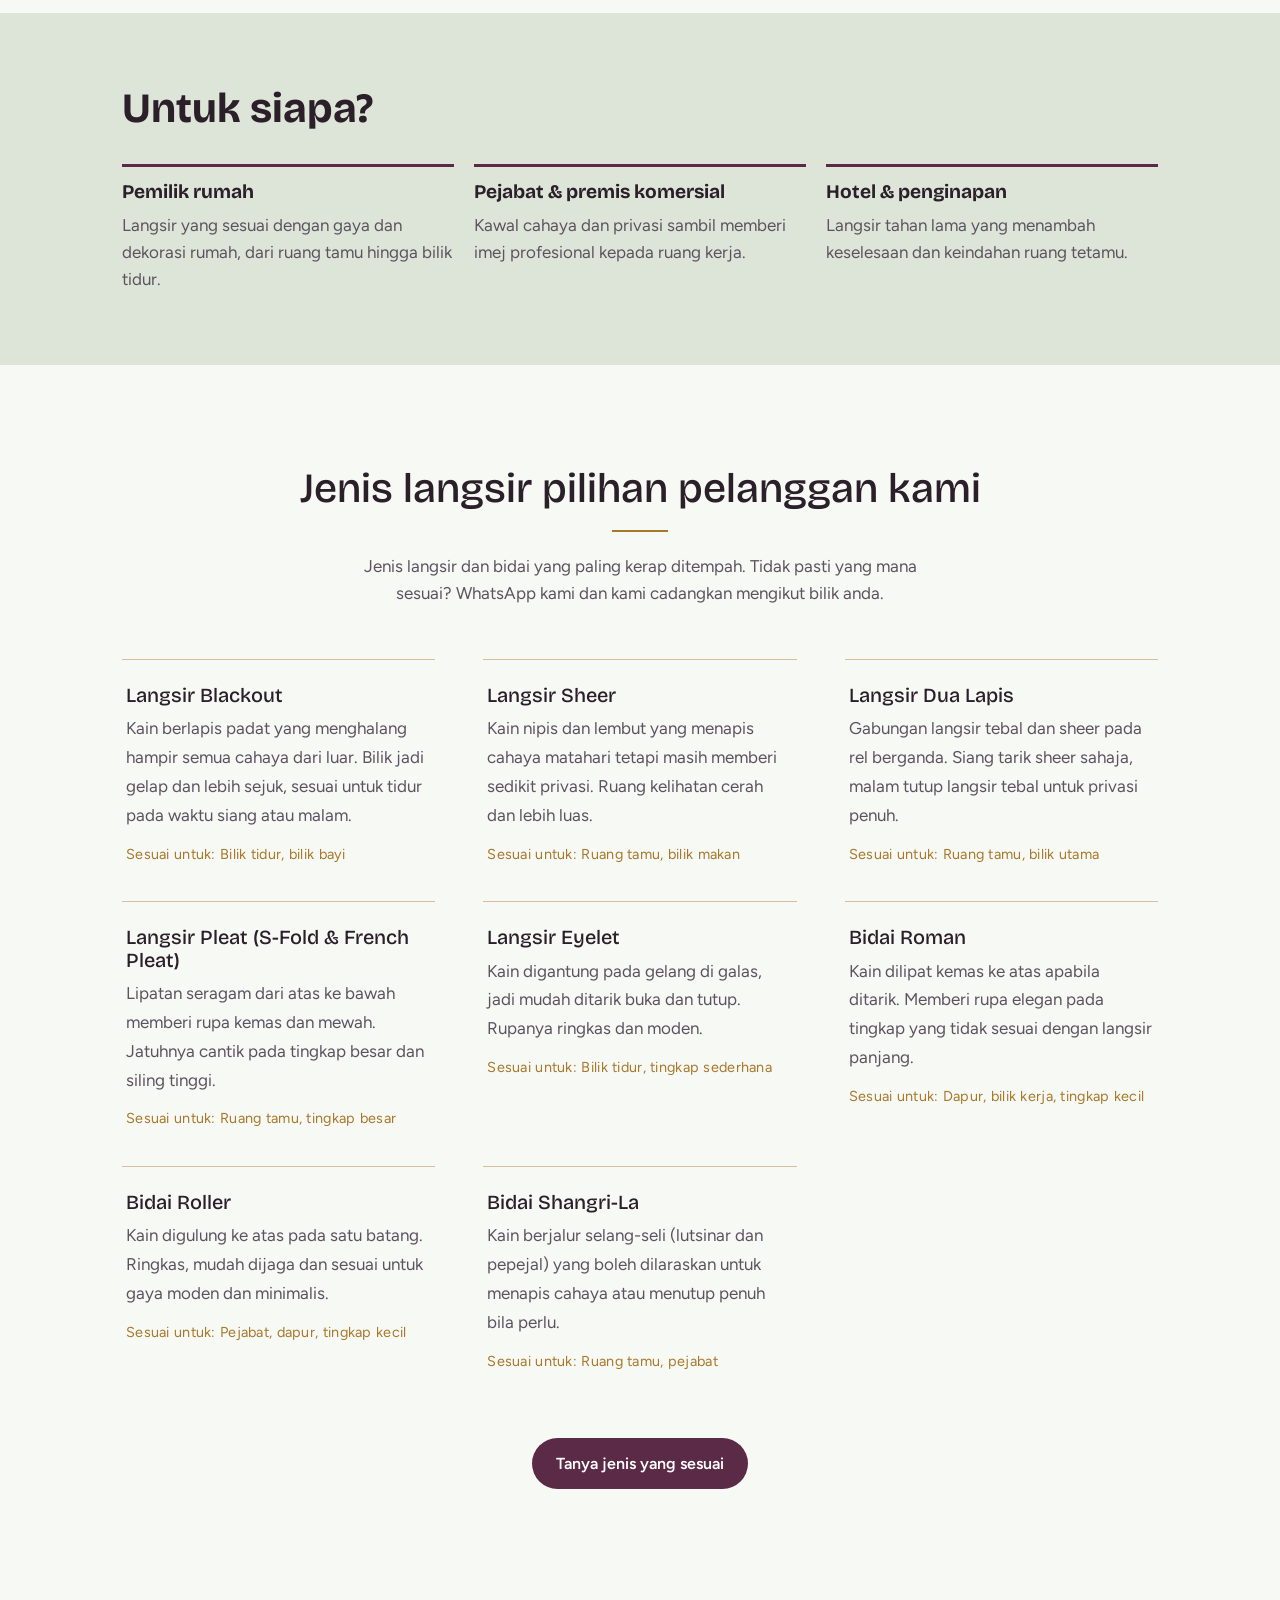
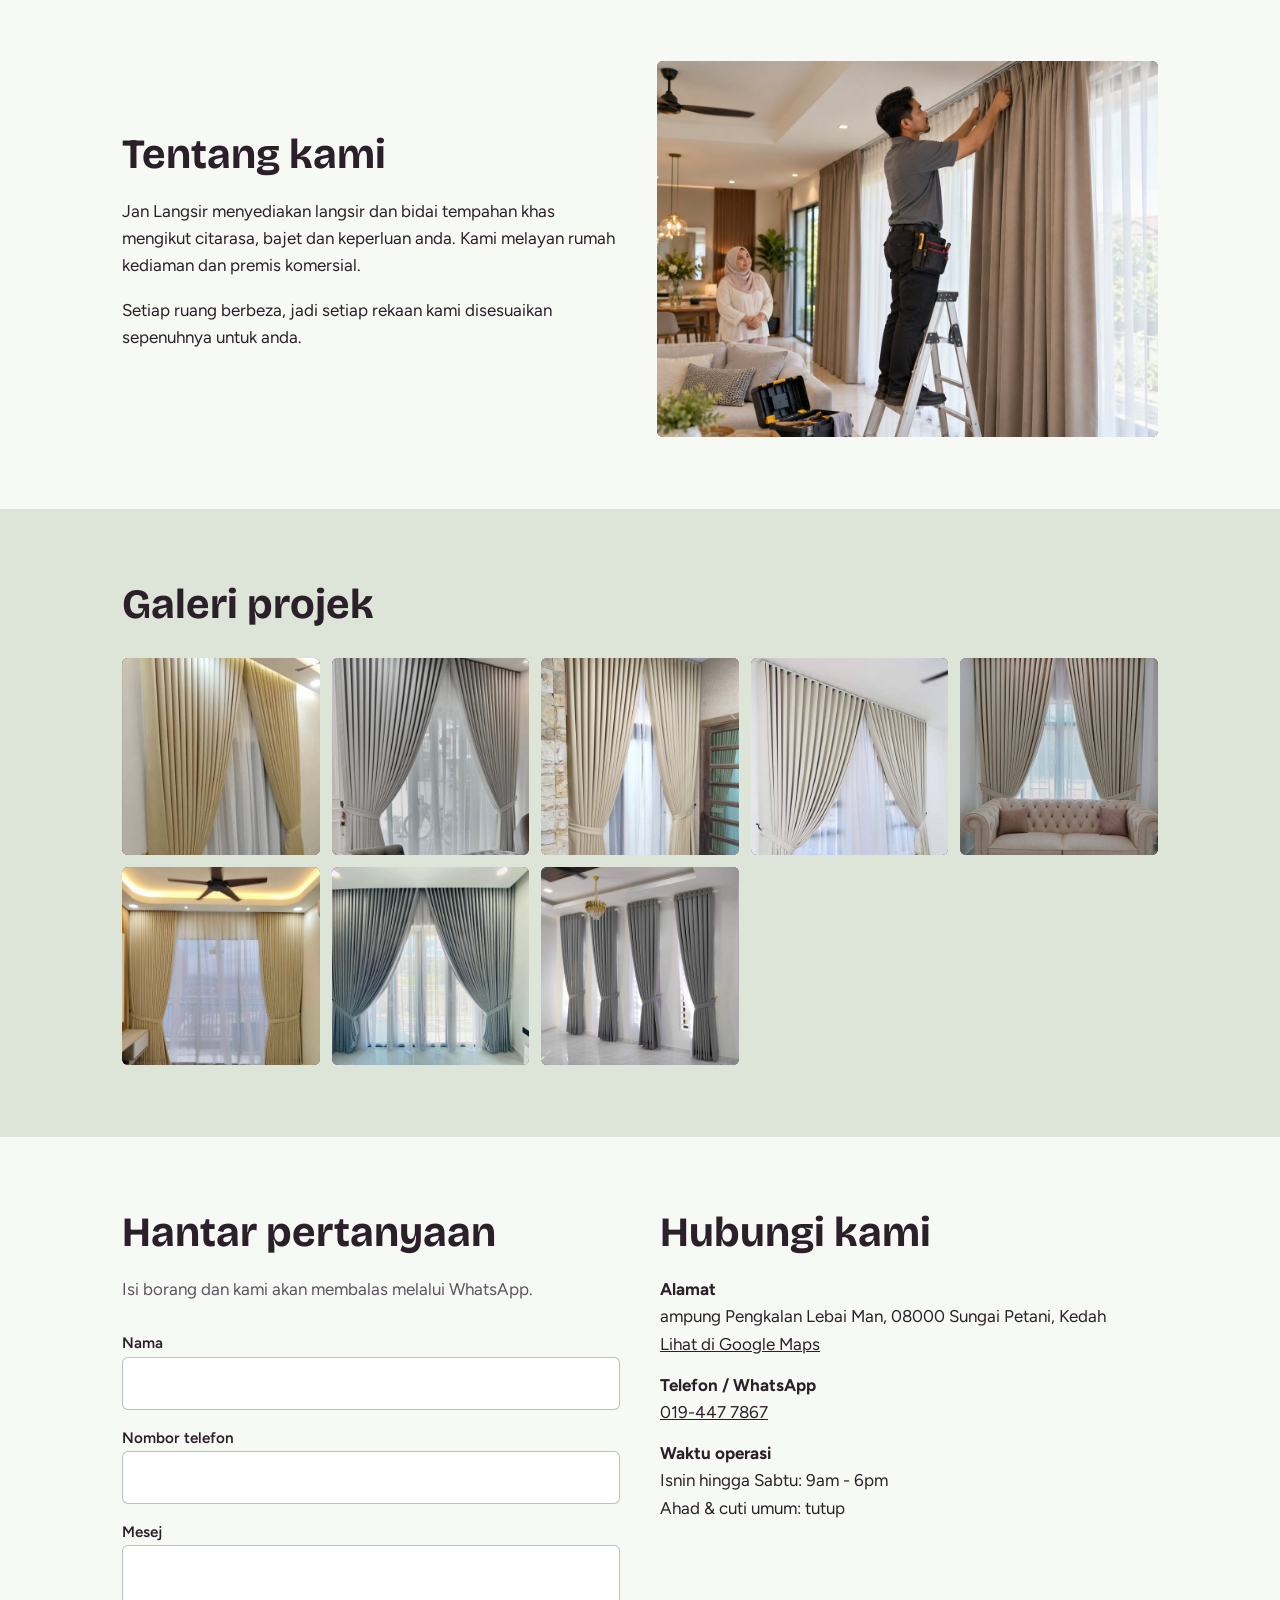
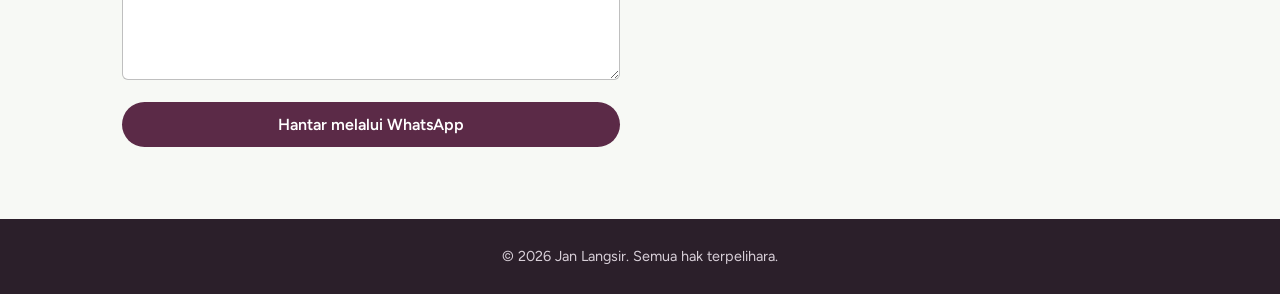
==== commit 7b1d3808: "Update index.html" ====
--- a/index.html
+++ b/index.html
@@ -134,7 +134,7 @@
 .pbody{text-align:center;padding:24px 20px 32px}
 .pbody h3{font-size:1.35rem}
 .pbody .btn{margin-top:10px}
-</style>
+.jenis{padding:100px 0}.jenis h2.t{text-align:center;font-weight:500}.jenis h2.t::after{content:"";display:block;width:56px;height:2px;background:var(--brass);margin:18px auto 0}.jenis .lead{text-align:center;margin:18px auto 0}.jgrid{display:grid;grid-template-columns:repeat(auto-fit,minmax(260px,1fr));gap:0 48px;margin-top:52px}.jitem{border-top:1px solid rgba(168,120,43,.45);padding:24px 4px 34px}.jitem h3{font-weight:500;font-size:1.25rem;margin-bottom:.4em}.jitem p{margin:0 0 10px;color:var(--muted);line-height:1.7}.jitem span{font-size:.9rem;color:var(--brass);letter-spacing:.02em}.jcta{text-align:center;margin:30px 0 0}</style>
 </head>
 <body>
 
@@ -229,7 +229,7 @@
   </div>
 </section>
 
-<section id="tentang">
+<section id="jenis" class="jenis"><div class="wrap"><h2 class="t">Jenis langsir pilihan pelanggan kami</h2><p class="lead">Jenis langsir dan bidai yang paling kerap ditempah. Tidak pasti yang mana sesuai? WhatsApp kami dan kami cadangkan mengikut bilik anda.</p><div class="jgrid"><article class="jitem"><h3>Langsir Blackout</h3><p>Kain berlapis padat yang menghalang hampir semua cahaya dari luar. Bilik jadi gelap dan lebih sejuk, sesuai untuk tidur pada waktu siang atau malam.</p><span>Sesuai untuk: Bilik tidur, bilik bayi</span></article><article class="jitem"><h3>Langsir Sheer</h3><p>Kain nipis dan lembut yang menapis cahaya matahari tetapi masih memberi sedikit privasi. Ruang kelihatan cerah dan lebih luas.</p><span>Sesuai untuk: Ruang tamu, bilik makan</span></article><article class="jitem"><h3>Langsir Dua Lapis</h3><p>Gabungan langsir tebal dan sheer pada rel berganda. Siang tarik sheer sahaja, malam tutup langsir tebal untuk privasi penuh.</p><span>Sesuai untuk: Ruang tamu, bilik utama</span></article><article class="jitem"><h3>Langsir Pleat (S-Fold &amp; French Pleat)</h3><p>Lipatan seragam dari atas ke bawah memberi rupa kemas dan mewah. Jatuhnya cantik pada tingkap besar dan siling tinggi.</p><span>Sesuai untuk: Ruang tamu, tingkap besar</span></article><article class="jitem"><h3>Langsir Eyelet</h3><p>Kain digantung pada gelang di galas, jadi mudah ditarik buka dan tutup. Rupanya ringkas dan moden.</p><span>Sesuai untuk: Bilik tidur, tingkap sederhana</span></article><article class="jitem"><h3>Bidai Roman</h3><p>Kain dilipat kemas ke atas apabila ditarik. Memberi rupa elegan pada tingkap yang tidak sesuai dengan langsir panjang.</p><span>Sesuai untuk: Dapur, bilik kerja, tingkap kecil</span></article><article class="jitem"><h3>Bidai Roller</h3><p>Kain digulung ke atas pada satu batang. Ringkas, mudah dijaga dan sesuai untuk gaya moden dan minimalis.</p><span>Sesuai untuk: Pejabat, dapur, tingkap kecil</span></article><article class="jitem"><h3>Bidai Shangri-La</h3><p>Kain berjalur selang-seli (lutsinar dan pepejal) yang boleh dilaraskan untuk menapis cahaya atau menutup penuh bila perlu.</p><span>Sesuai untuk: Ruang tamu, pejabat</span></article></div><p class="jcta"><a class="btn wa-link" href="https://wa.me/60194477867?text=Hi%2C%20saya%20nak%20tanya%20tentang%20jenis%20langsir" target="_blank" rel="noopener">Tanya jenis yang sesuai</a></p></div></section><section id="tentang">
   <div class="wrap about">
     <div>
       <h2 class="t">Tentang kami</h2>
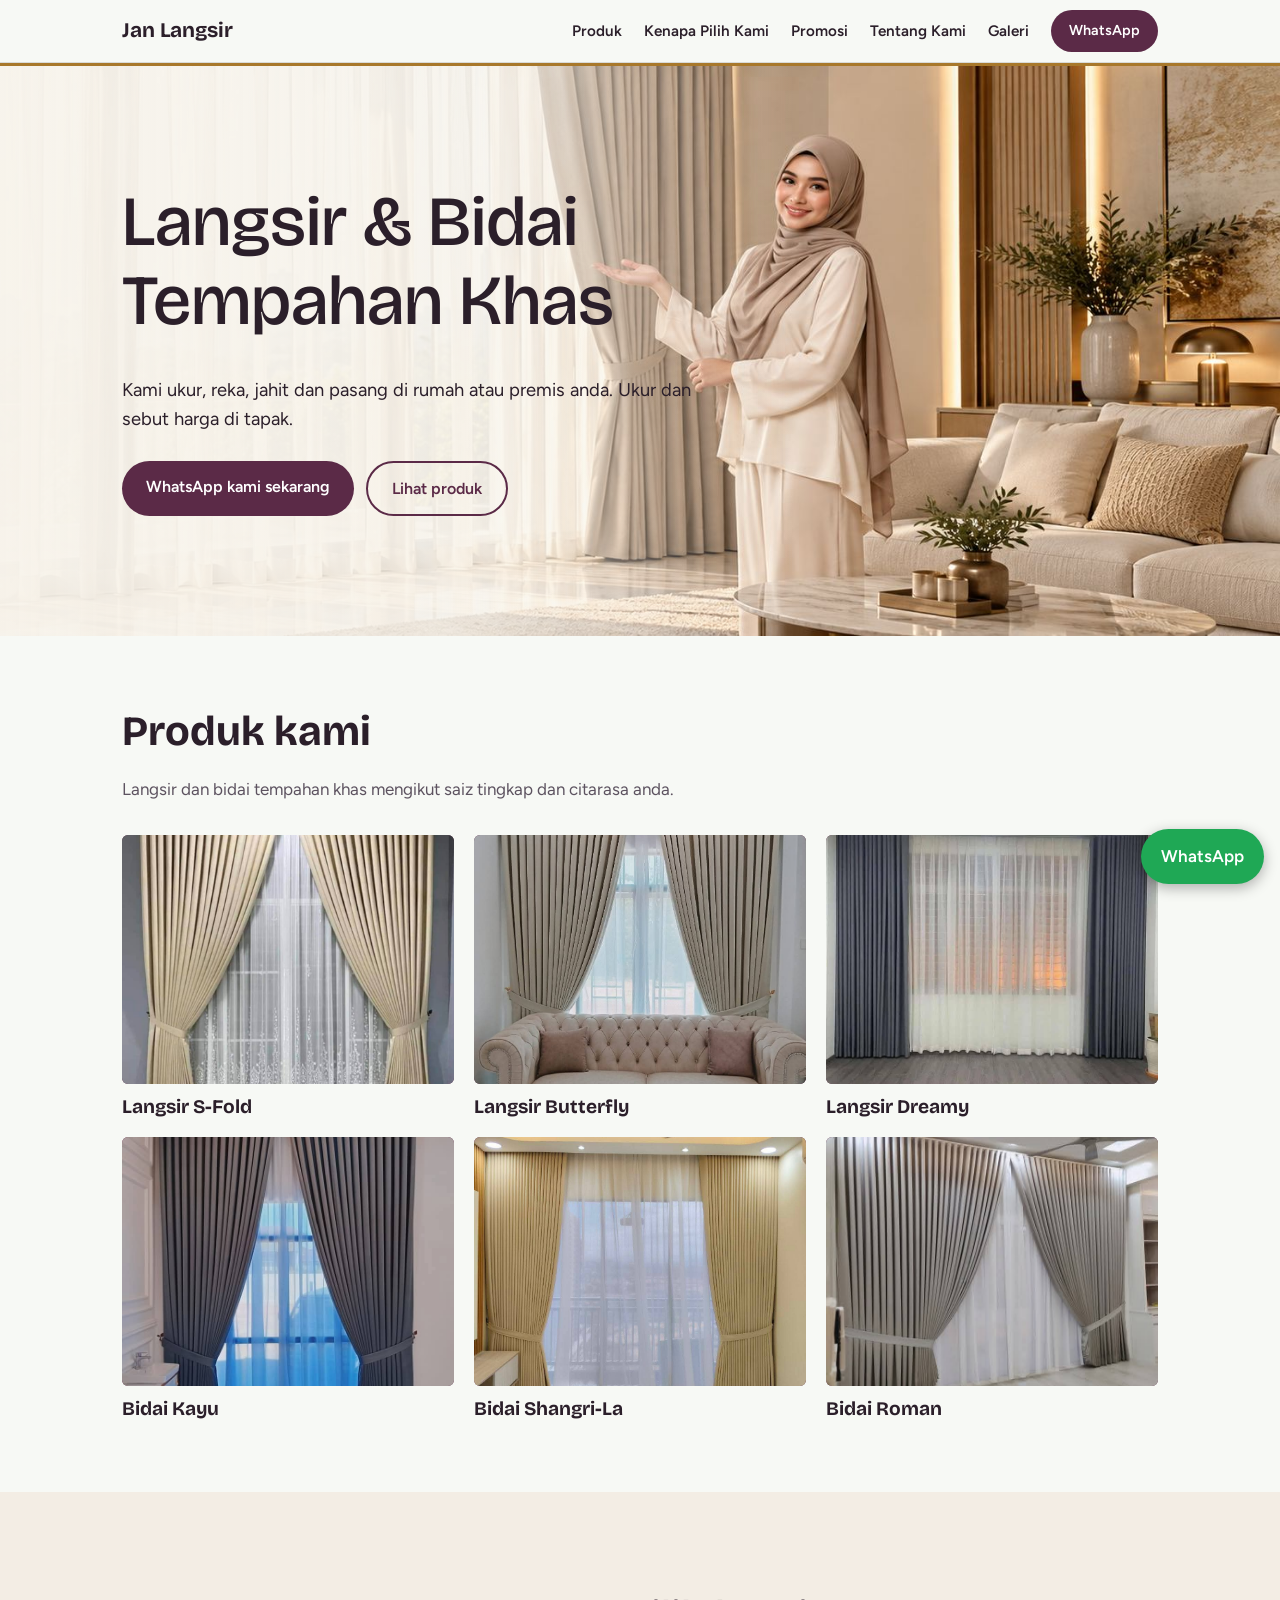
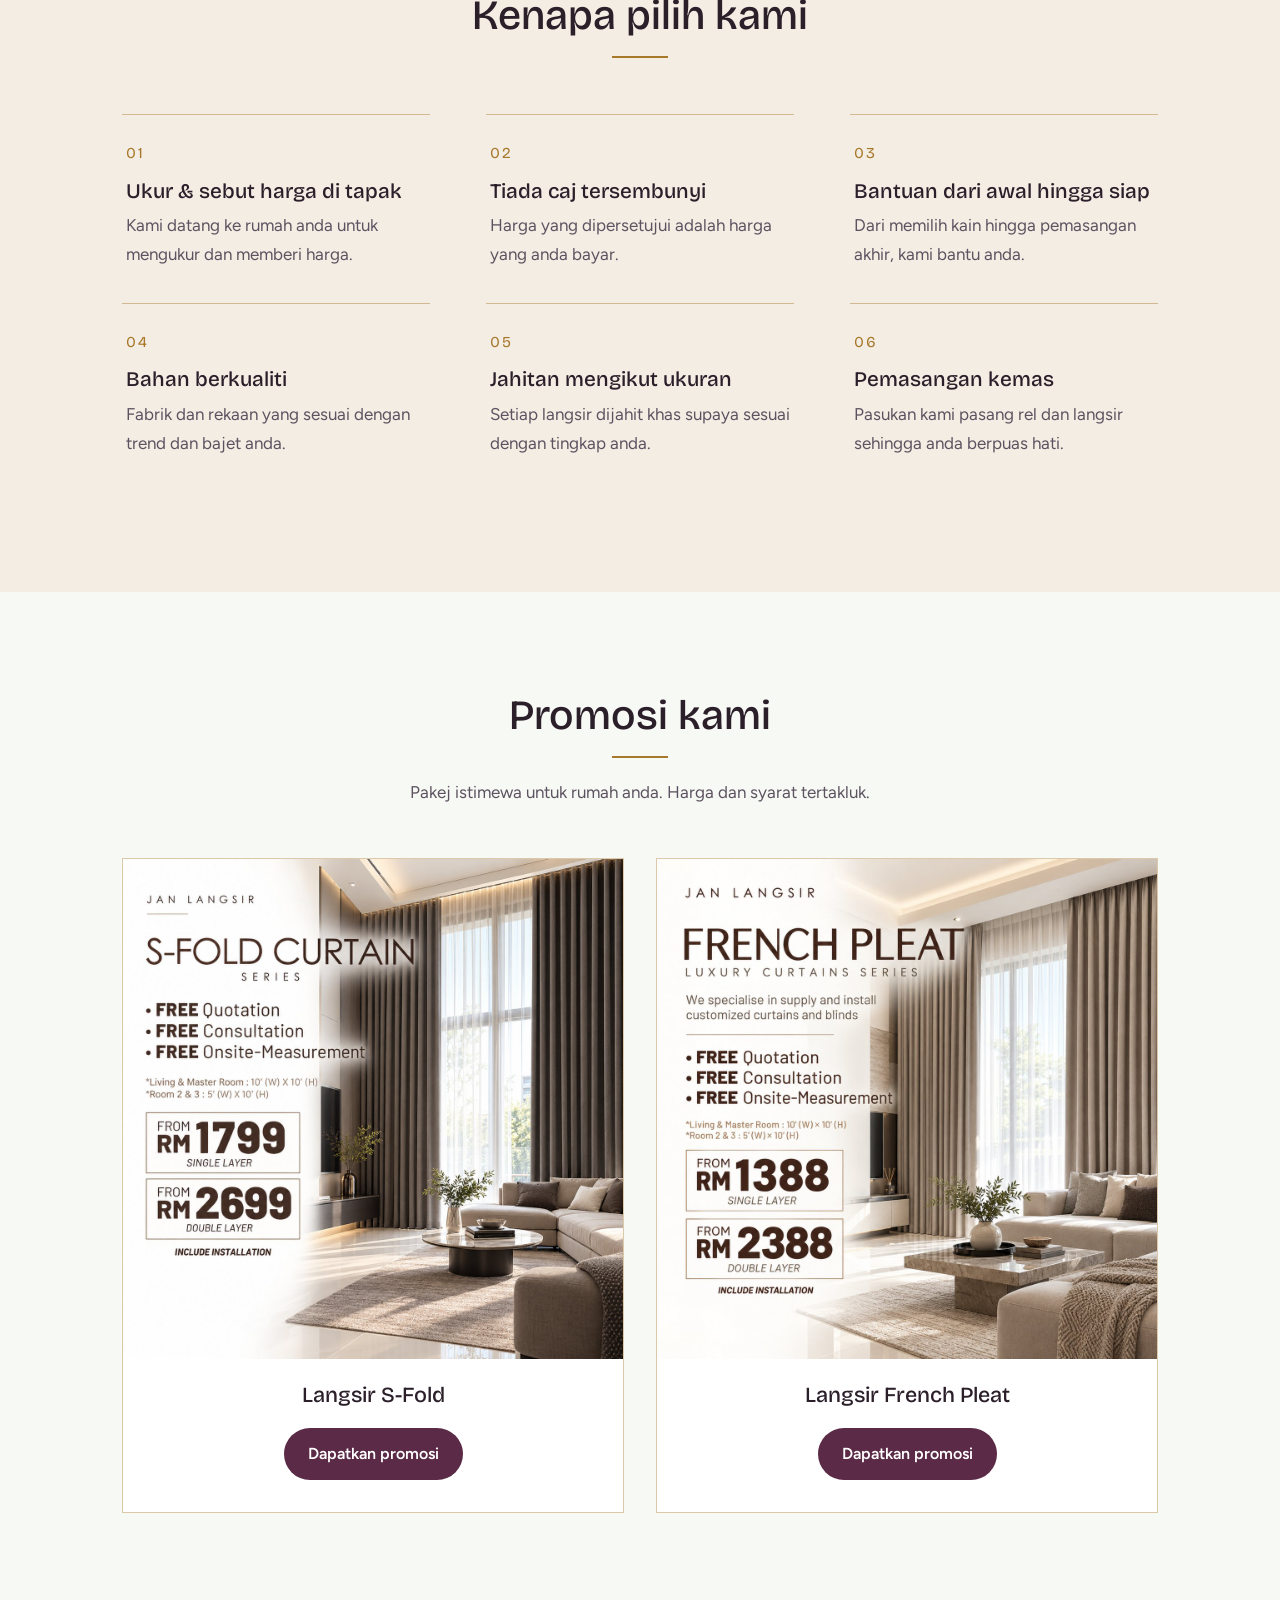
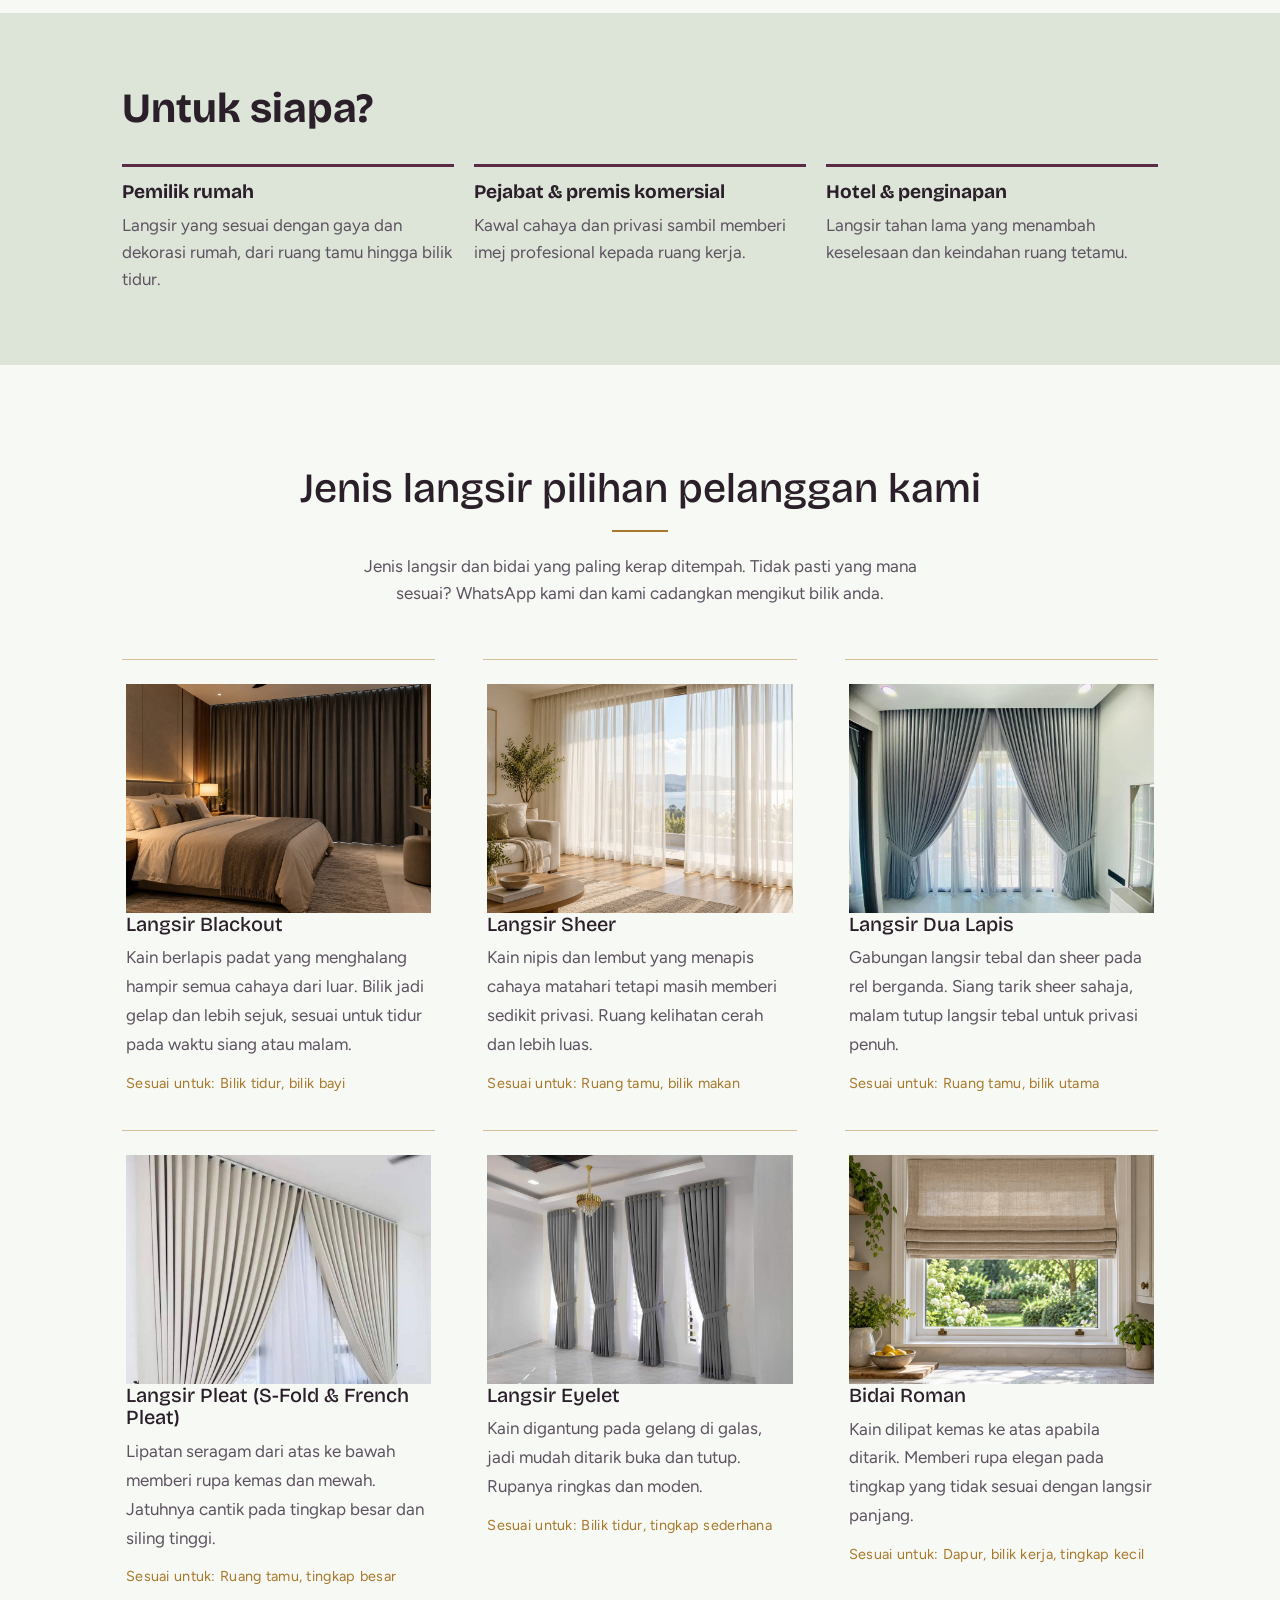
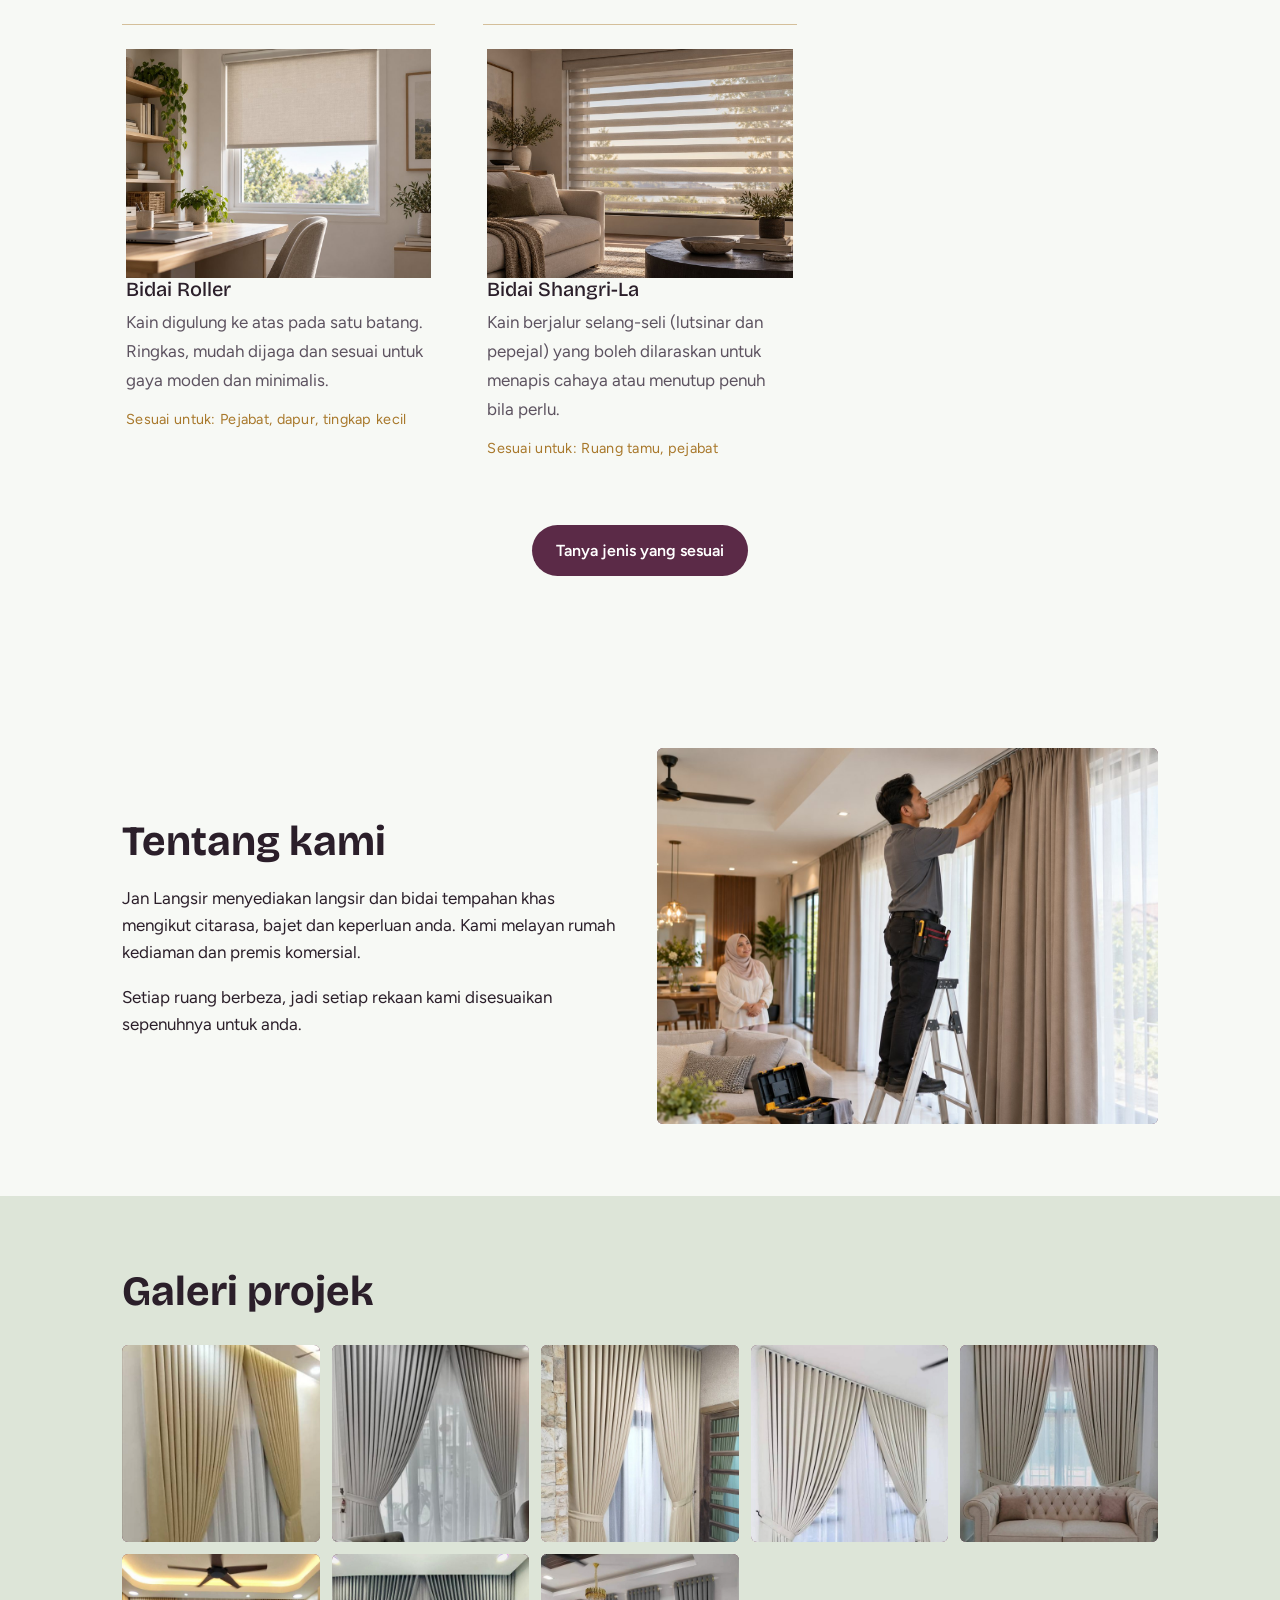
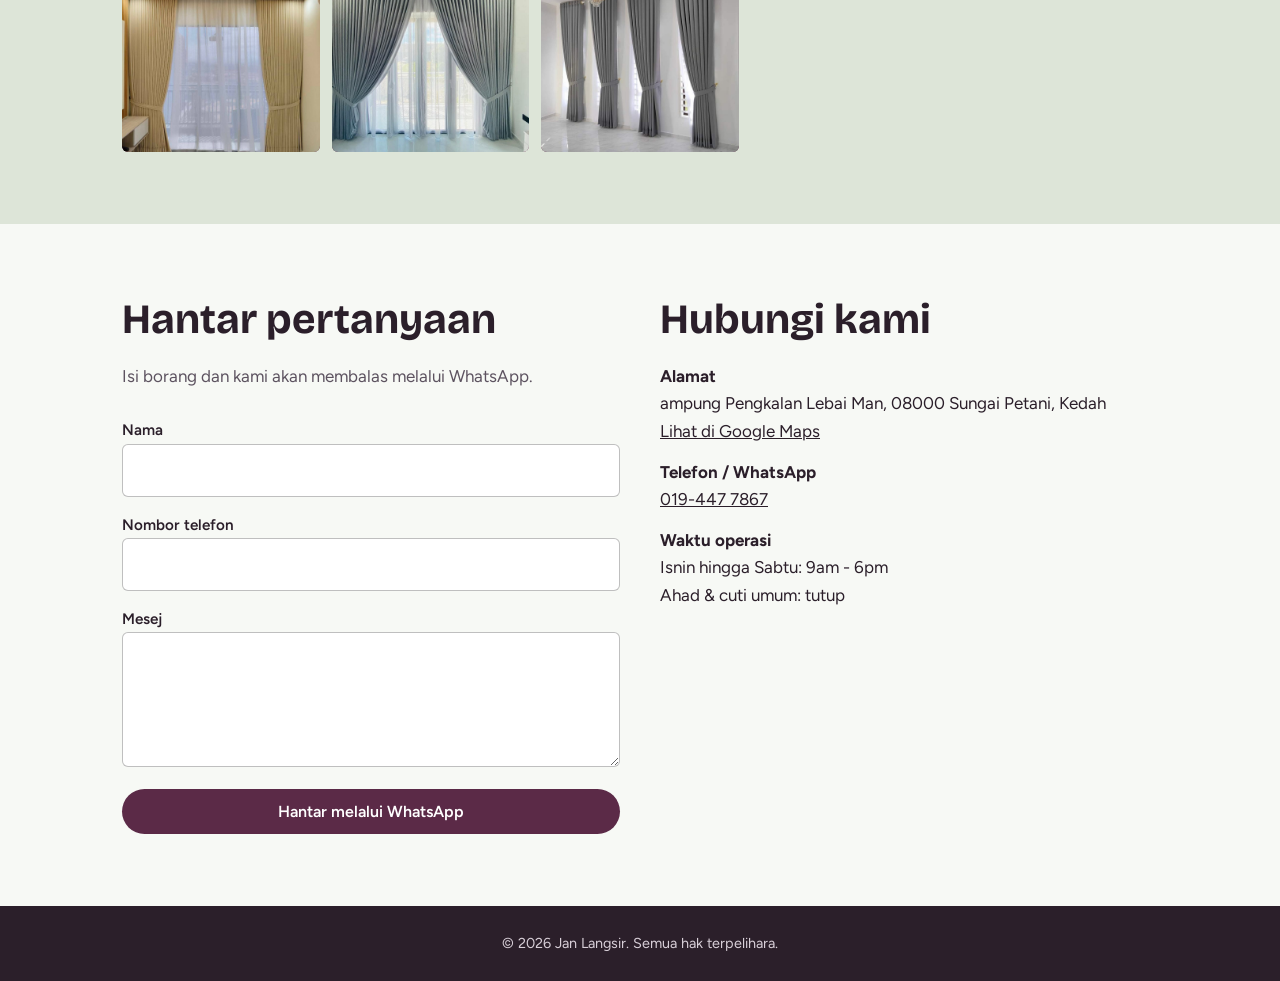
==== commit e6a7bf4a: "Update index.html" ====
--- a/index.html
+++ b/index.html
@@ -134,7 +134,7 @@
 .pbody{text-align:center;padding:24px 20px 32px}
 .pbody h3{font-size:1.35rem}
 .pbody .btn{margin-top:10px}
-.jenis{padding:100px 0}.jenis h2.t{text-align:center;font-weight:500}.jenis h2.t::after{content:"";display:block;width:56px;height:2px;background:var(--brass);margin:18px auto 0}.jenis .lead{text-align:center;margin:18px auto 0}.jgrid{display:grid;grid-template-columns:repeat(auto-fit,minmax(260px,1fr));gap:0 48px;margin-top:52px}.jitem{border-top:1px solid rgba(168,120,43,.45);padding:24px 4px 34px}.jitem h3{font-weight:500;font-size:1.25rem;margin-bottom:.4em}.jitem p{margin:0 0 10px;color:var(--muted);line-height:1.7}.jitem span{font-size:.9rem;color:var(--brass);letter-spacing:.02em}.jcta{text-align:center;margin:30px 0 0}</style>
+.jenis{padding:100px 0}.jenis h2.t{text-align:center;font-weight:500}.jenis h2.t::after{content:"";display:block;width:56px;height:2px;background:var(--brass);margin:18px auto 0}.jenis .lead{text-align:center;margin:18px auto 0}.jgrid{display:grid;grid-template-columns:repeat(auto-fit,minmax(260px,1fr));gap:0 48px;margin-top:52px}.jitem{border-top:1px solid rgba(168,120,43,.45);padding:24px 4px 34px}.jitem h3{font-weight:500;font-size:1.25rem;margin-bottom:.4em}.jitem p{margin:0 0 10px;color:var(--muted);line-height:1.7}.jitem span{font-size:.9rem;color:var(--brass);letter-spacing:.02em}.jcta{text-align:center;margin:30px 0 0}aspect-ratio:4/3;overflow:hidden;margin-bottom:18px}.jimg img{width:100%;height:100%;object-fit:cover;display:block}</style>
 </head>
 <body>
 
@@ -287,7 +287,7 @@
 
 <script>
 var WA='60194477867'; // nombor WhatsApp anda, tanpa + atau sempang
-document.getElementById('yr').textContent=new Date().getFullYear();
+document.querySelectorAll('.jitem').forEach(function(c,i){var im=new Image();im.alt=c.querySelector('h3').textContent;im.onload=function(){var d=document.createElement('div');d.className='jimg';d.appendChild(im);c.insertBefore(d,c.firstChild)};im.src='images/jenis-'+(i+1)+'.jpeg'});document.getElementById('yr').textContent=new Date().getFullYear();
 document.querySelectorAll('.wa-link').forEach(function(a){
   a.addEventListener('click',function(){ if(window.fbq) fbq('track','Contact'); });
 });
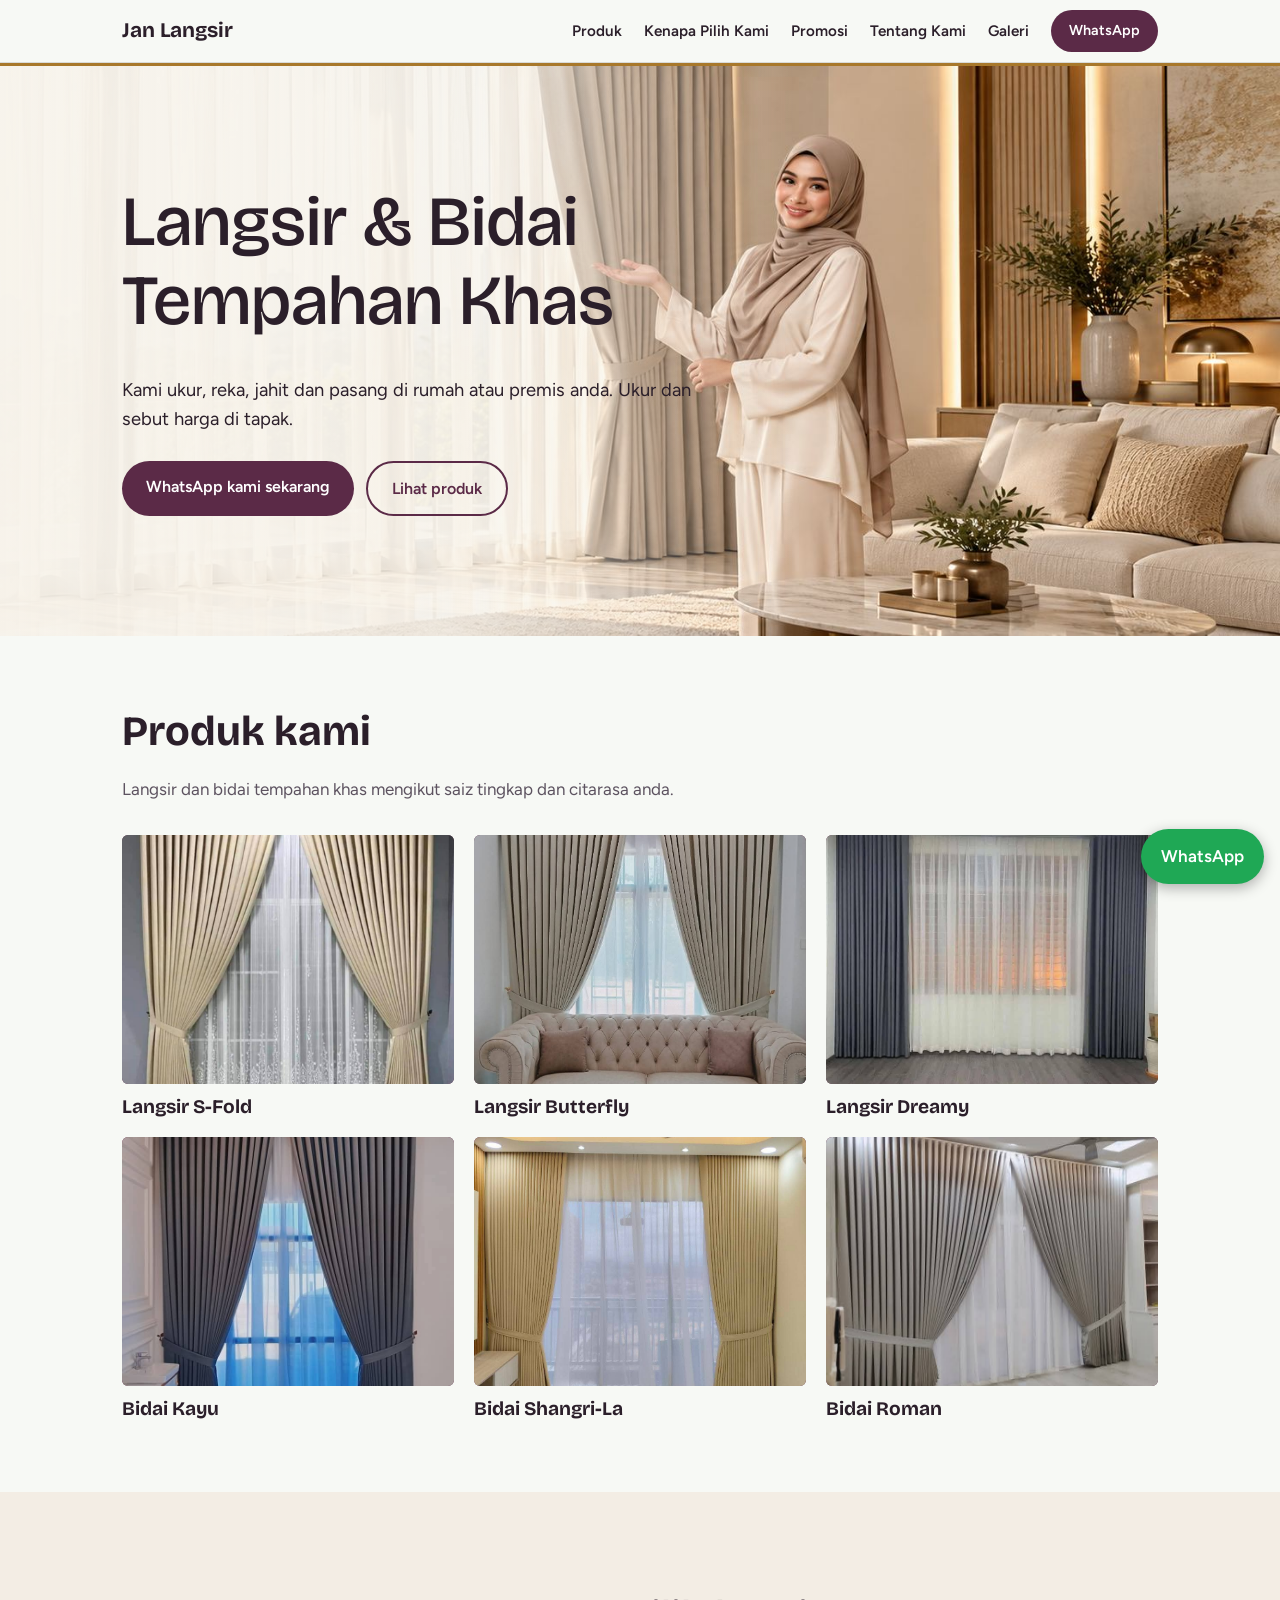
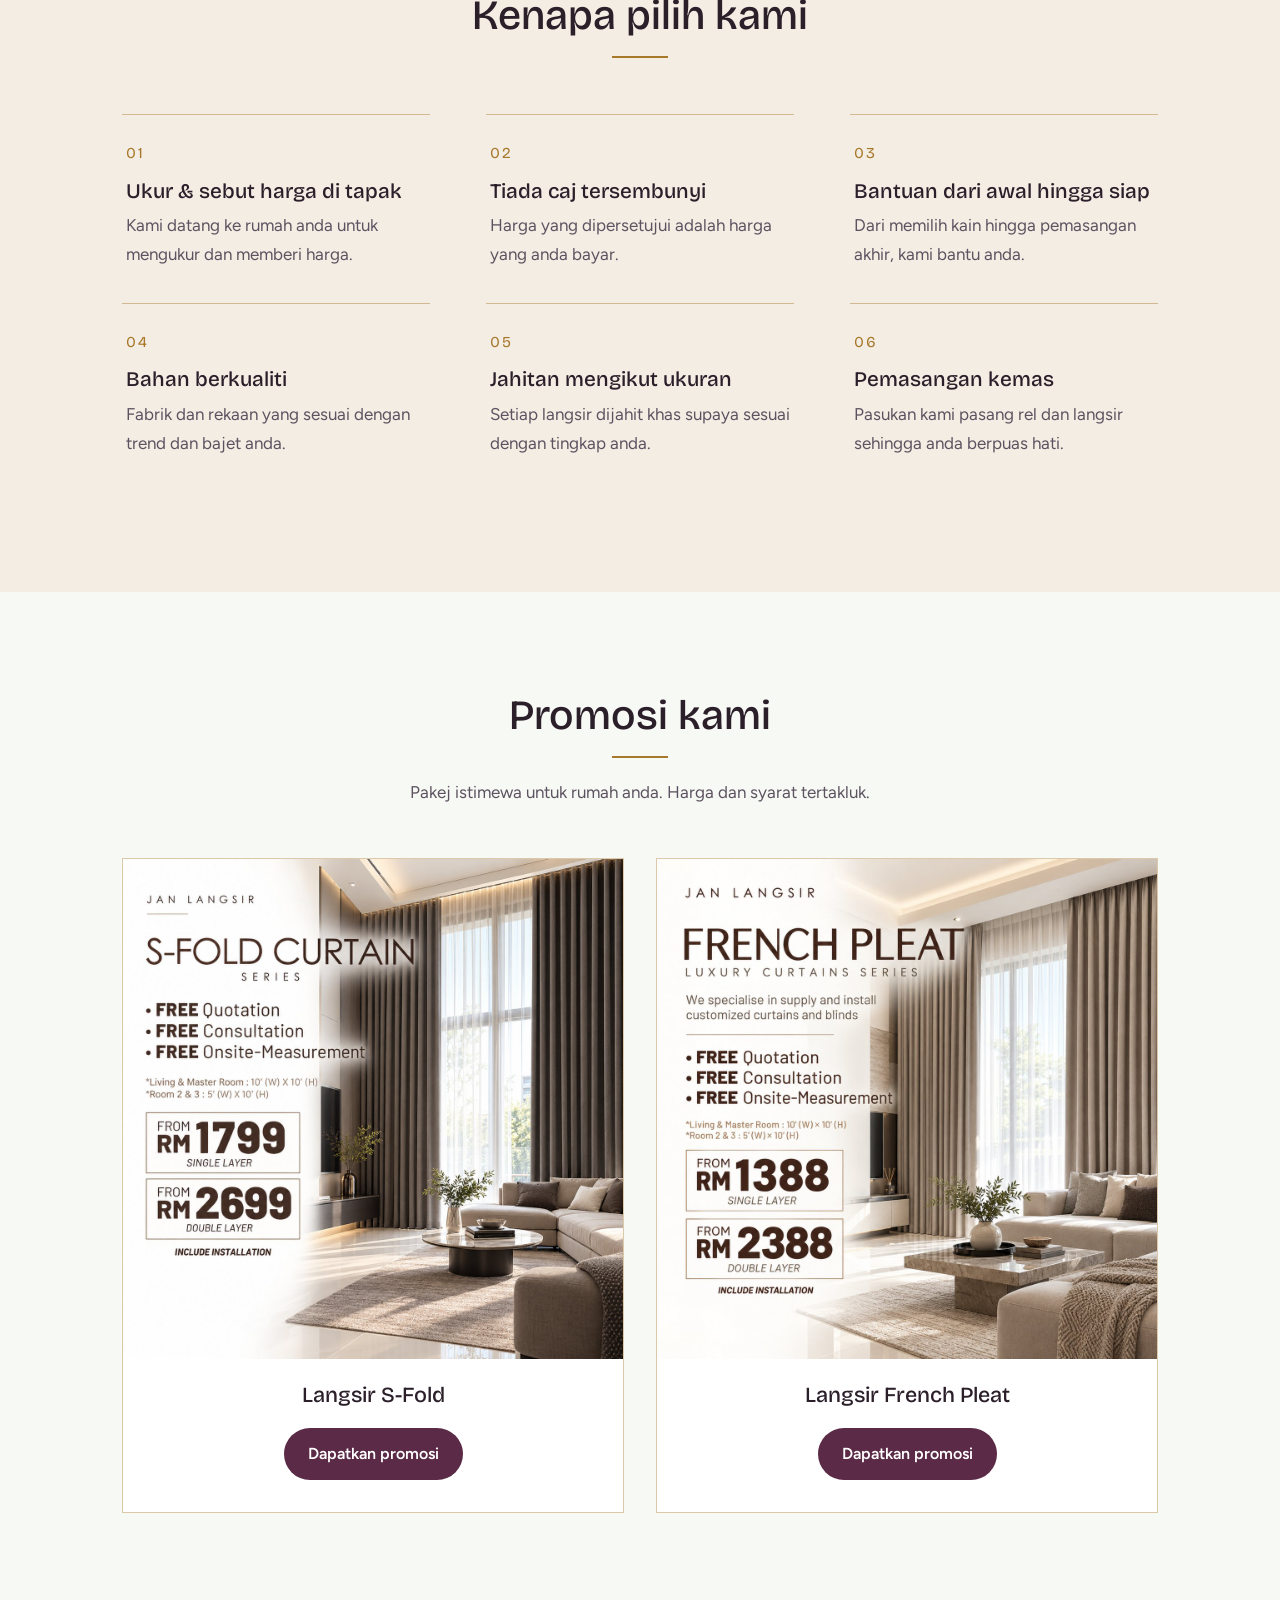
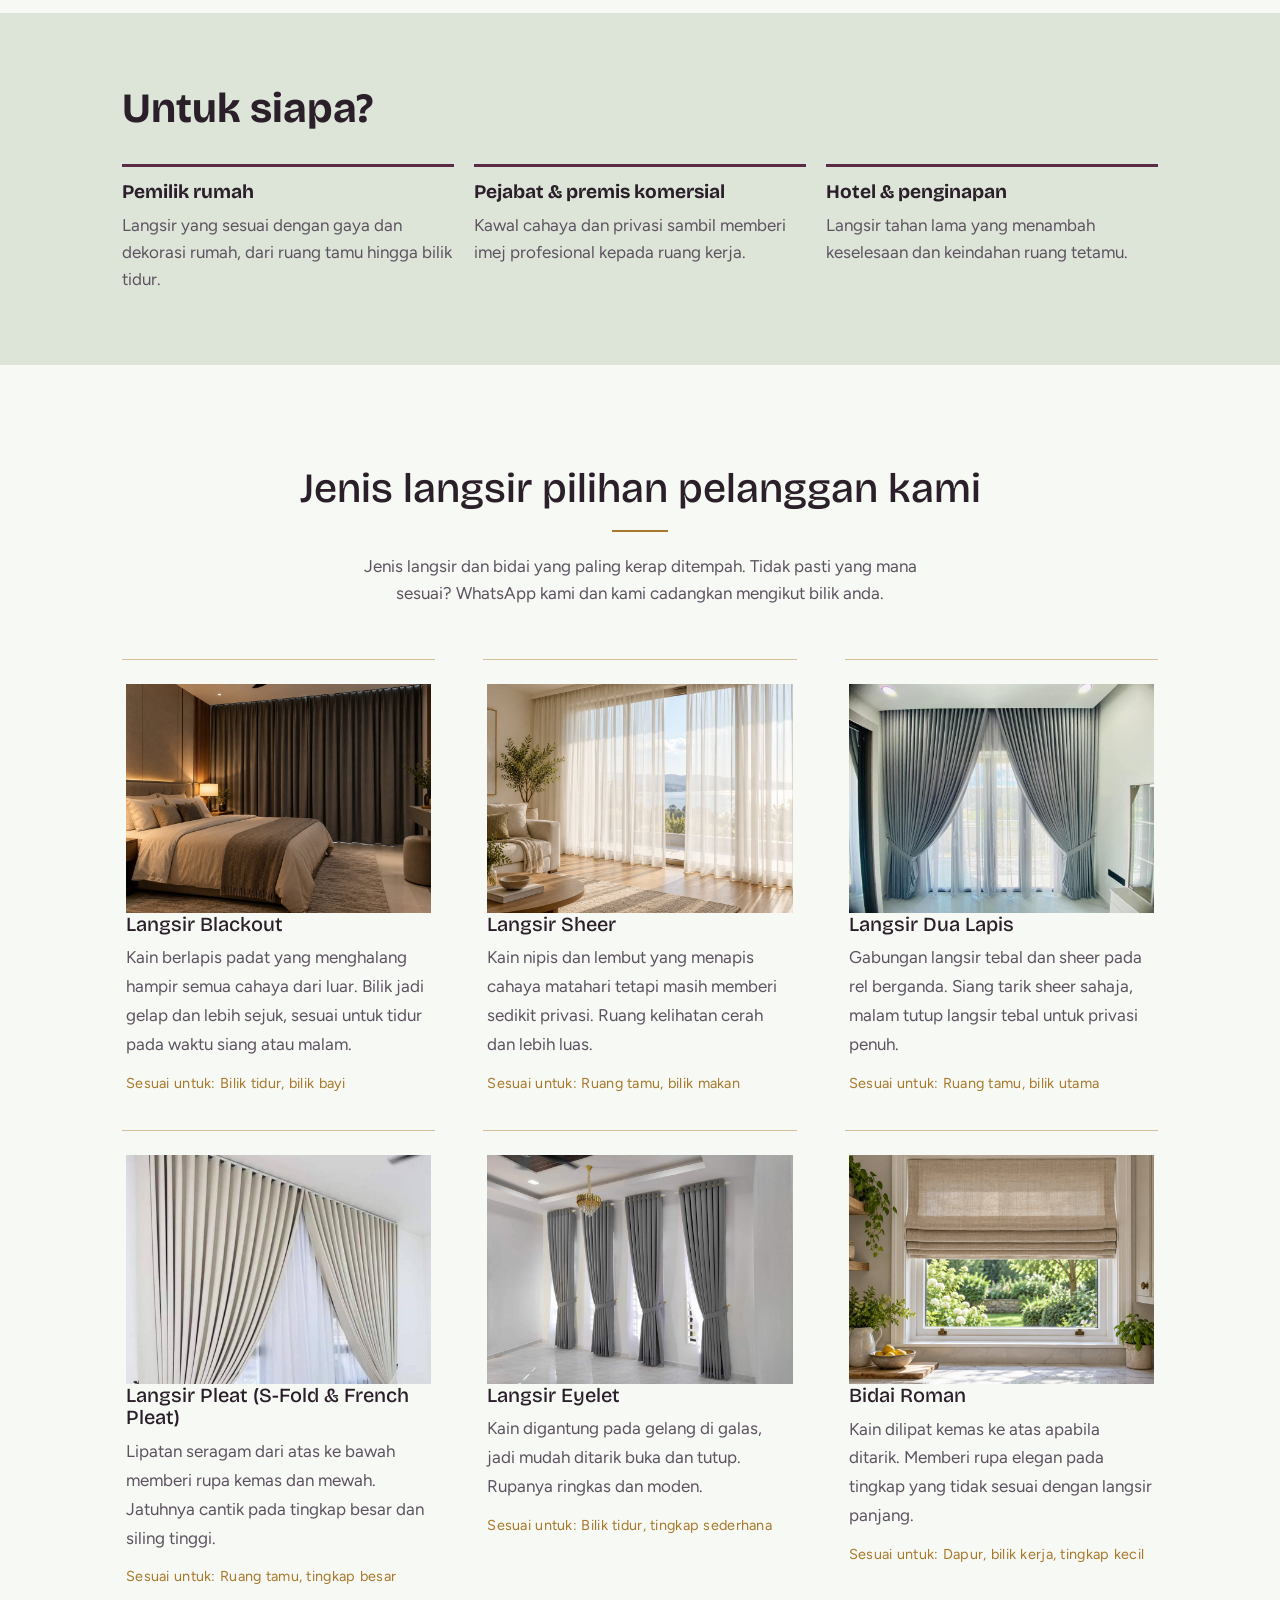
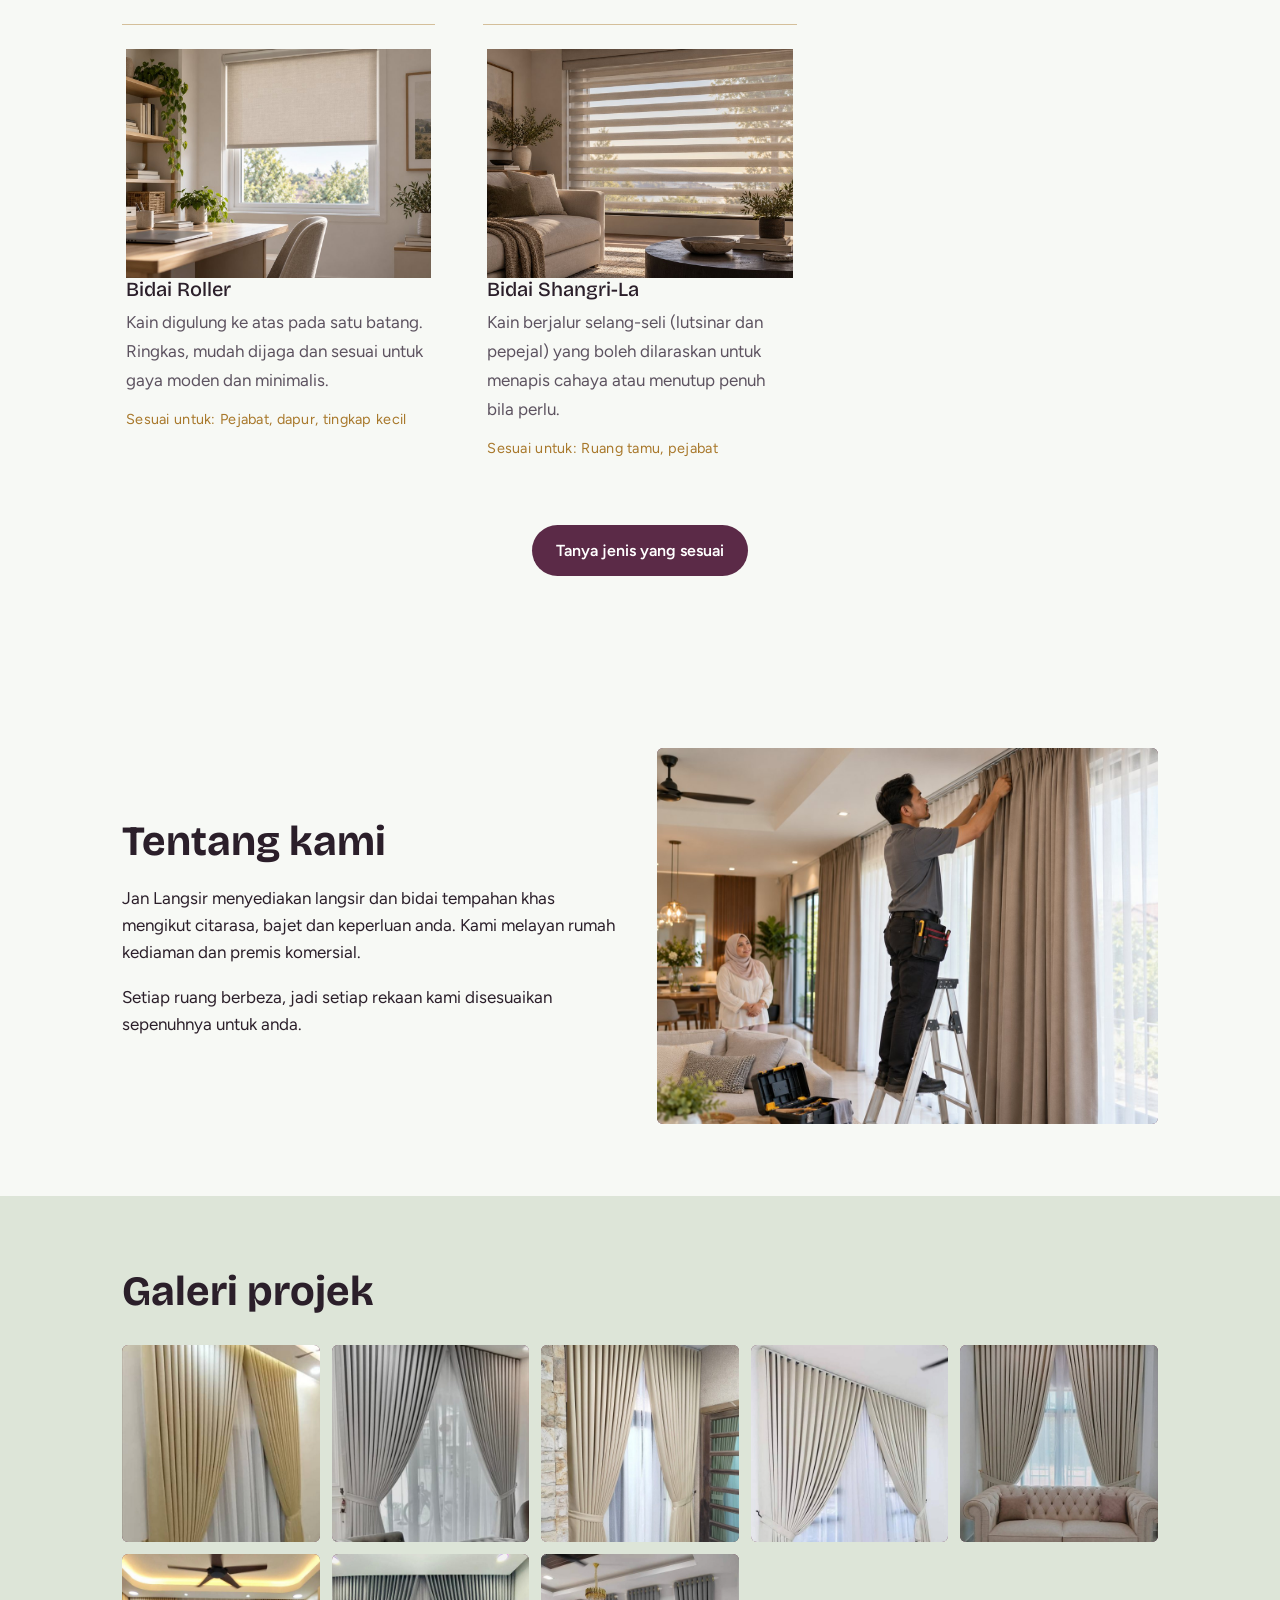
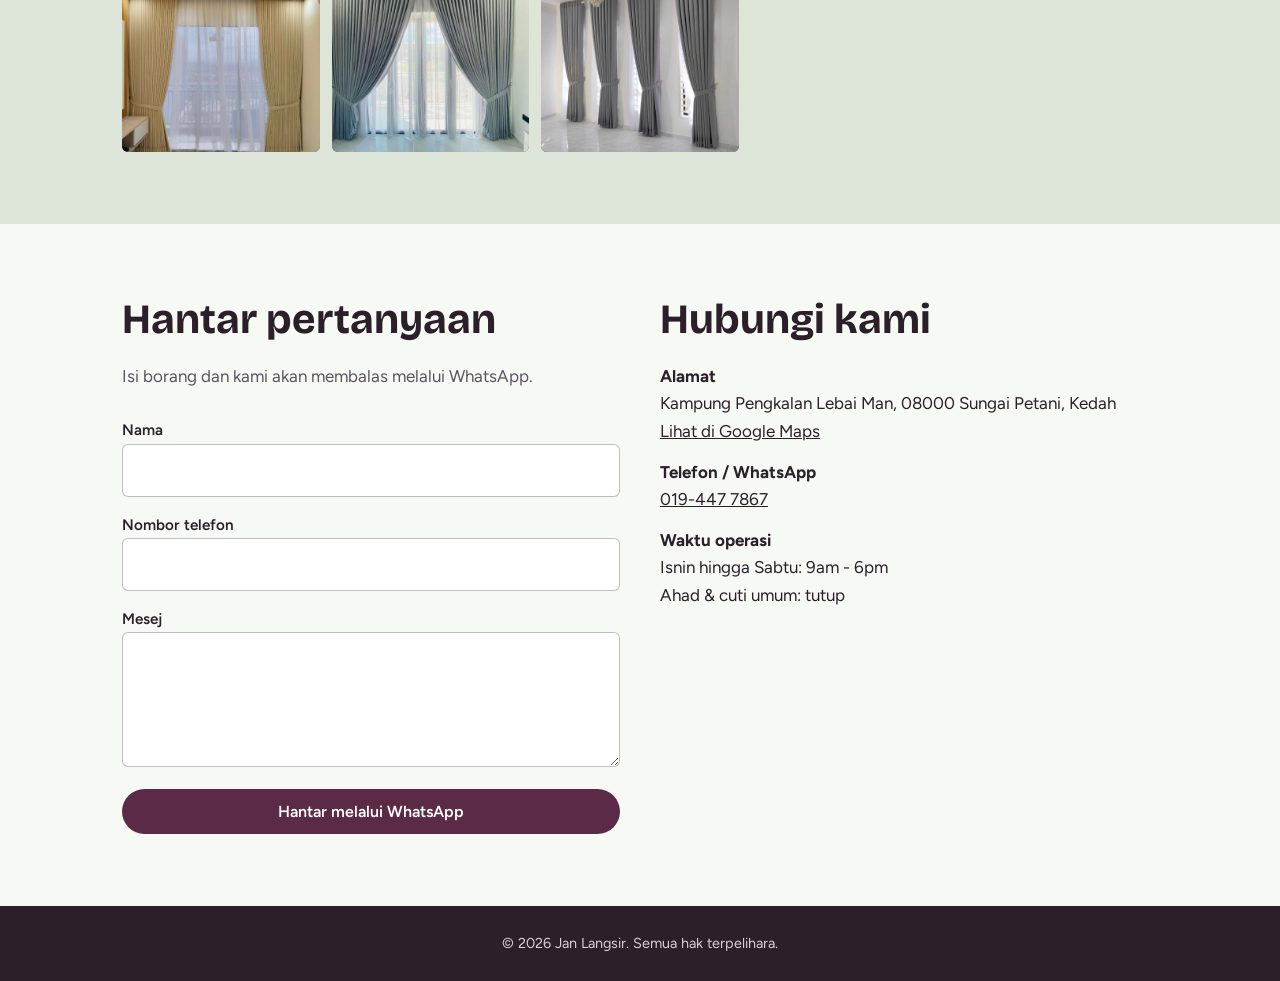
==== commit 7edc72cc: "Update index.html" ====
--- a/index.html
+++ b/index.html
@@ -275,7 +275,7 @@
     <div class="info">
       <h2 class="t">Hubungi kami</h2>
       <!-- Tukar alamat, nombor dan waktu operasi -->
-      <p><strong>Alamat</strong><br>ampung Pengkalan Lebai Man, 08000 Sungai Petani, Kedah<br><a href="https://maps.app.goo.gl/HEbjg31EkghCRwA37" target="_blank" rel="noopener">Lihat di Google Maps</a></p>
+      <p><strong>Alamat</strong><br>Kampung Pengkalan Lebai Man, 08000 Sungai Petani, Kedah<br><a href="https://maps.app.goo.gl/HEbjg31EkghCRwA37" target="_blank" rel="noopener">Lihat di Google Maps</a></p>
       <p><strong>Telefon / WhatsApp</strong><br><a class="wa-link" href="https://wa.me/60194477867" target="_blank" rel="noopener">019-447 7867</a></p>
       <p><strong>Waktu operasi</strong><br>Isnin hingga Sabtu: 9am - 6pm<br>Ahad &amp; cuti umum: tutup</p>
     </div>
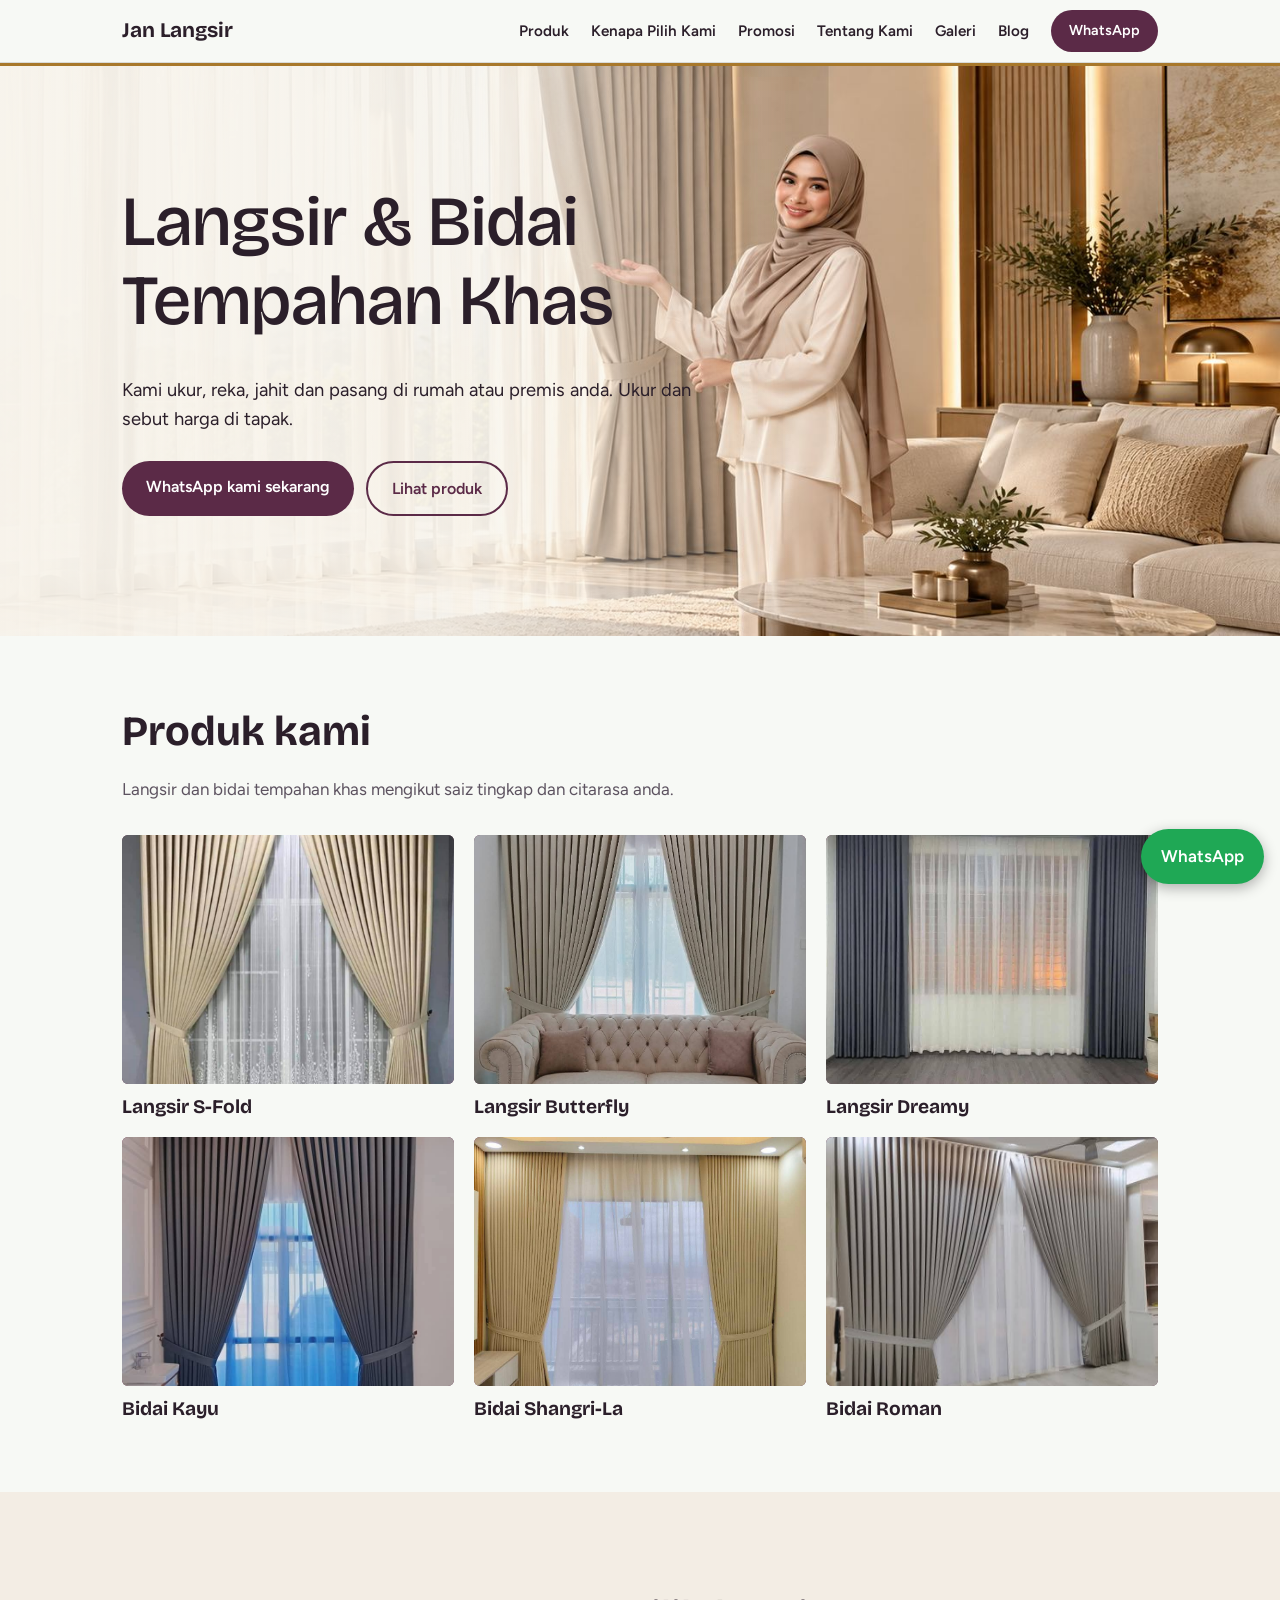
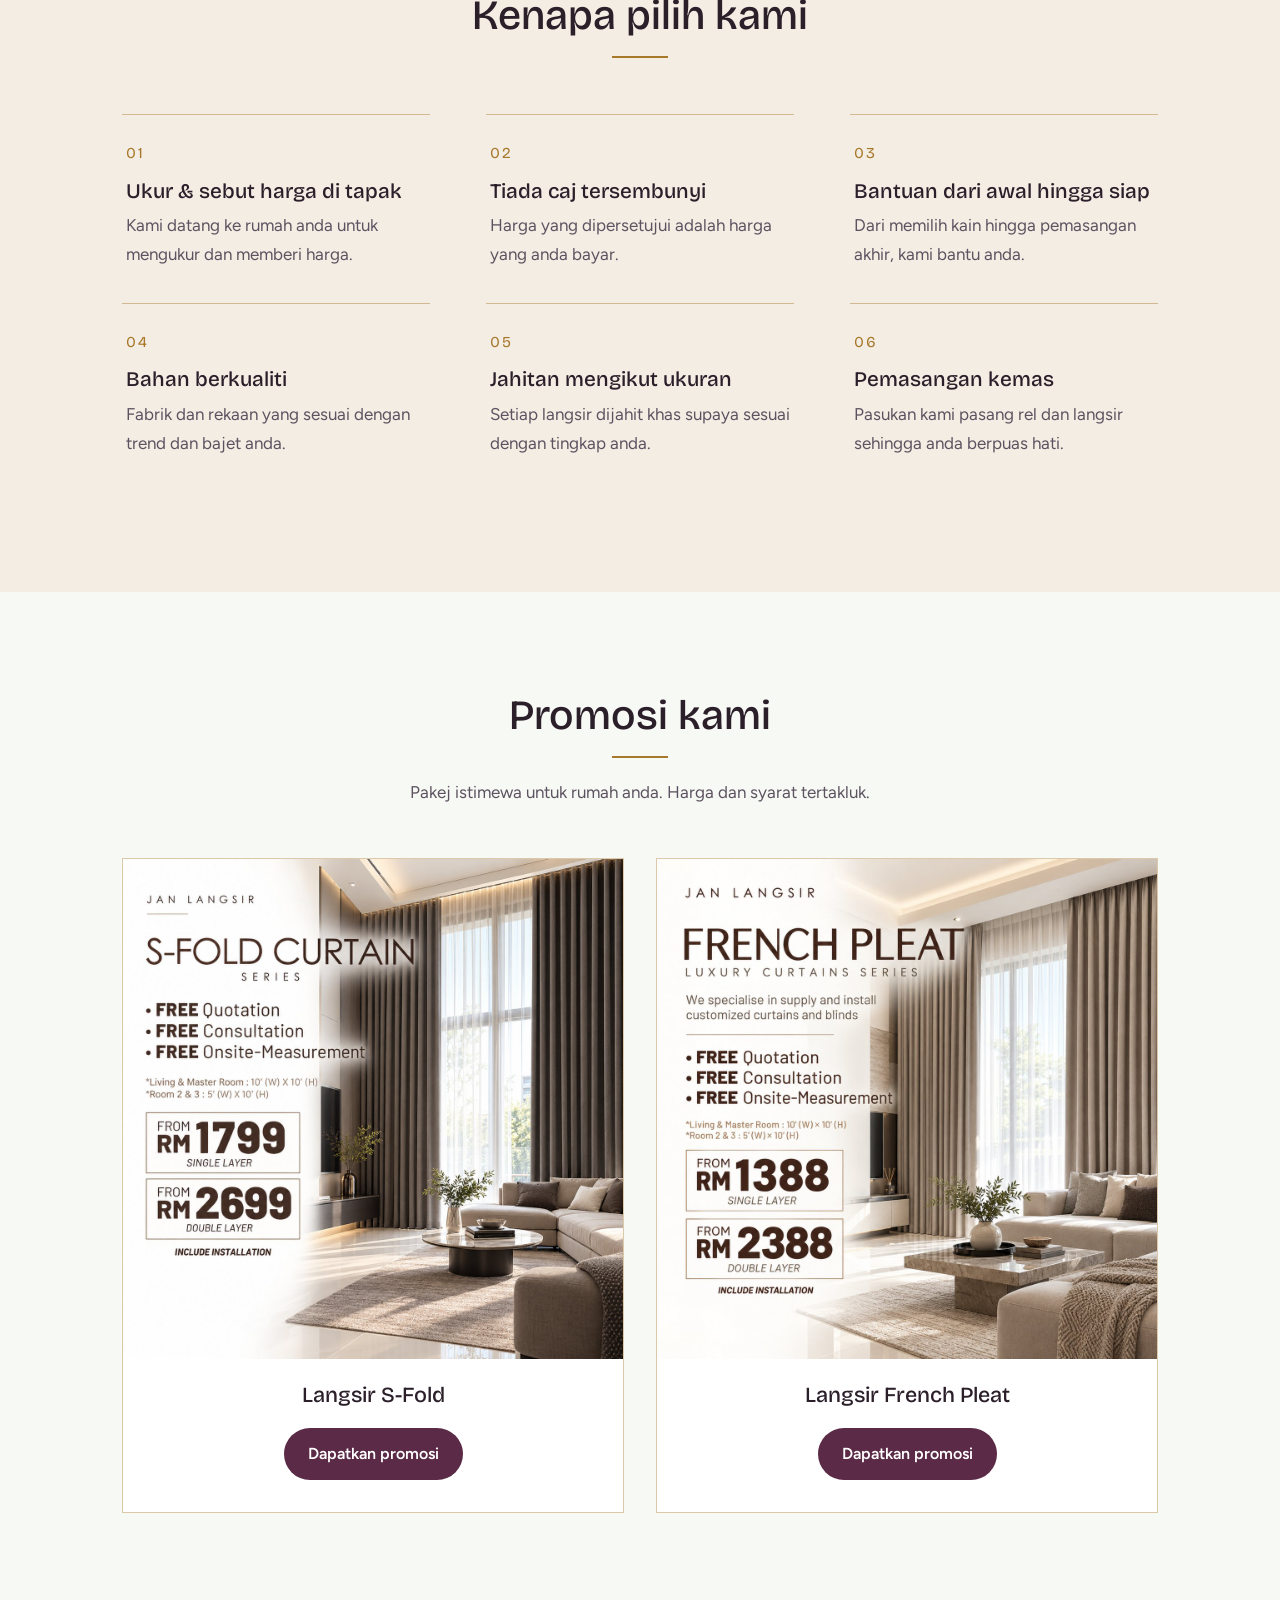
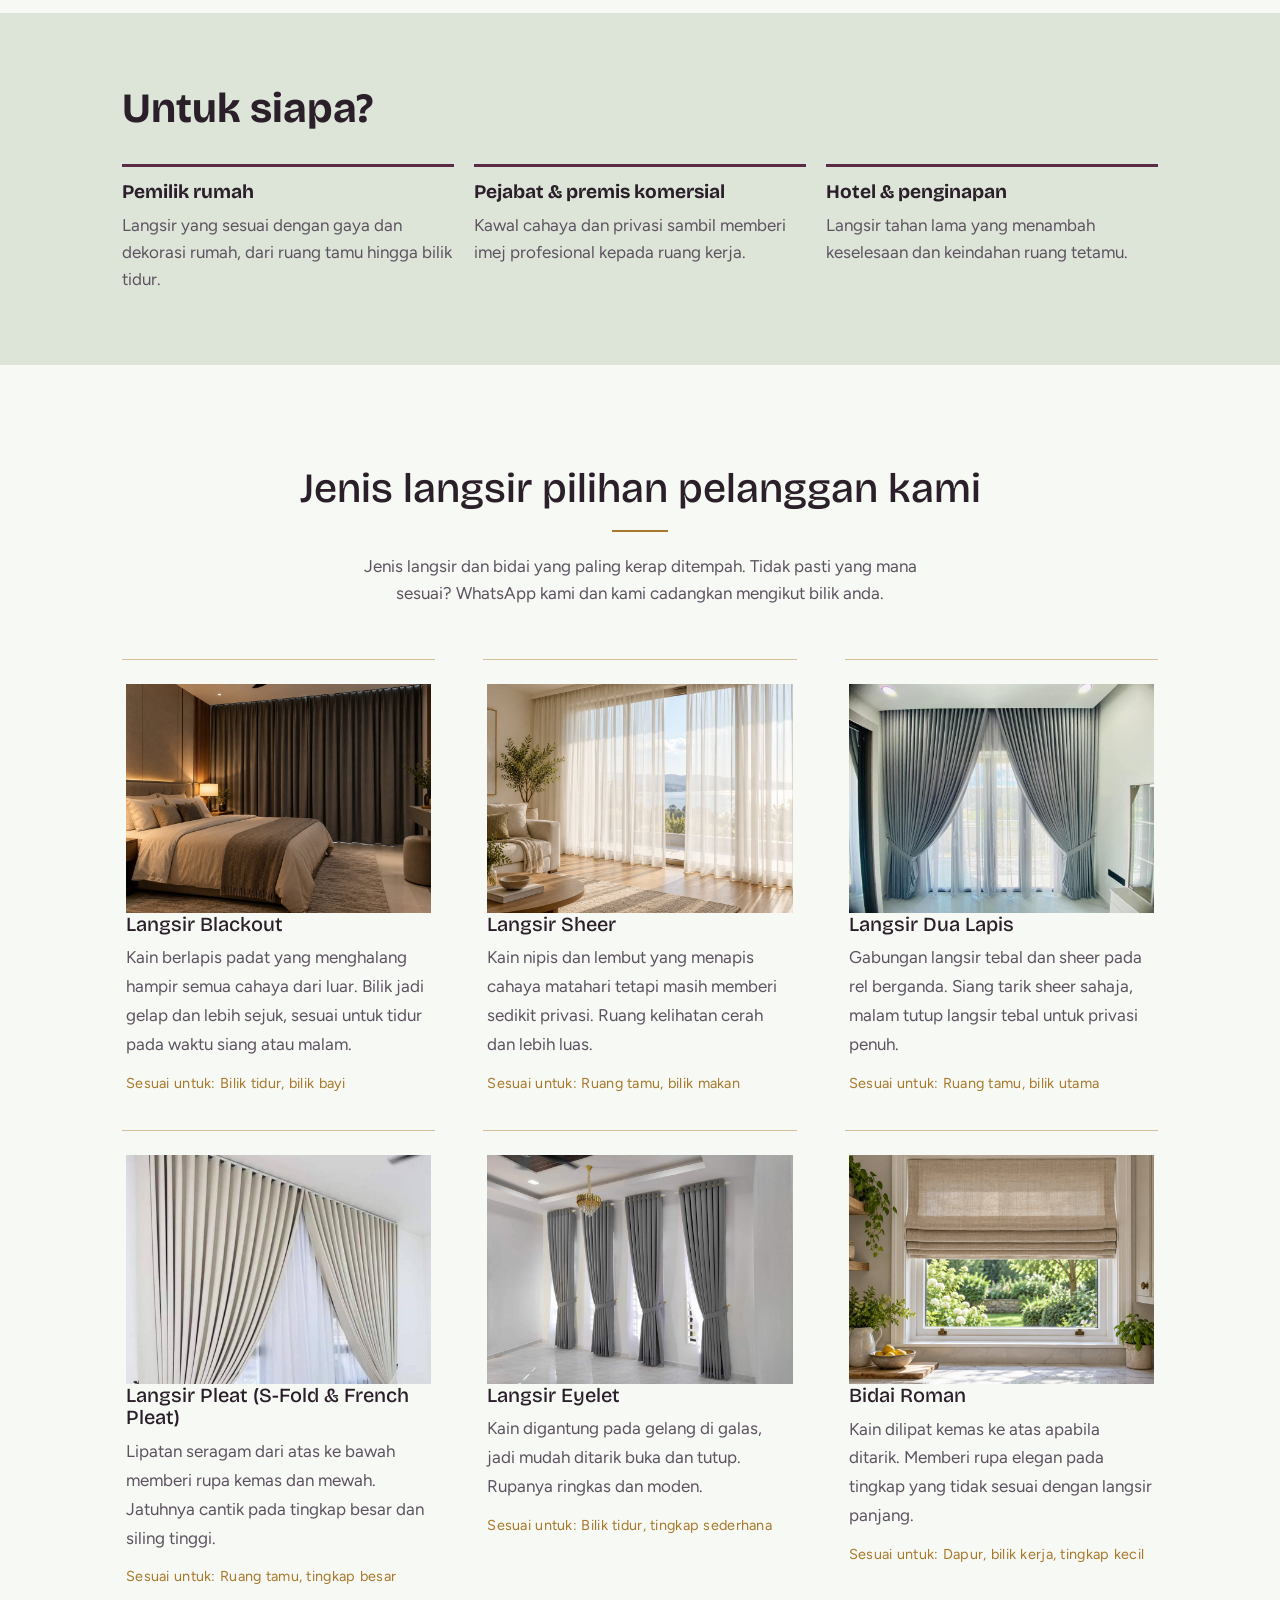
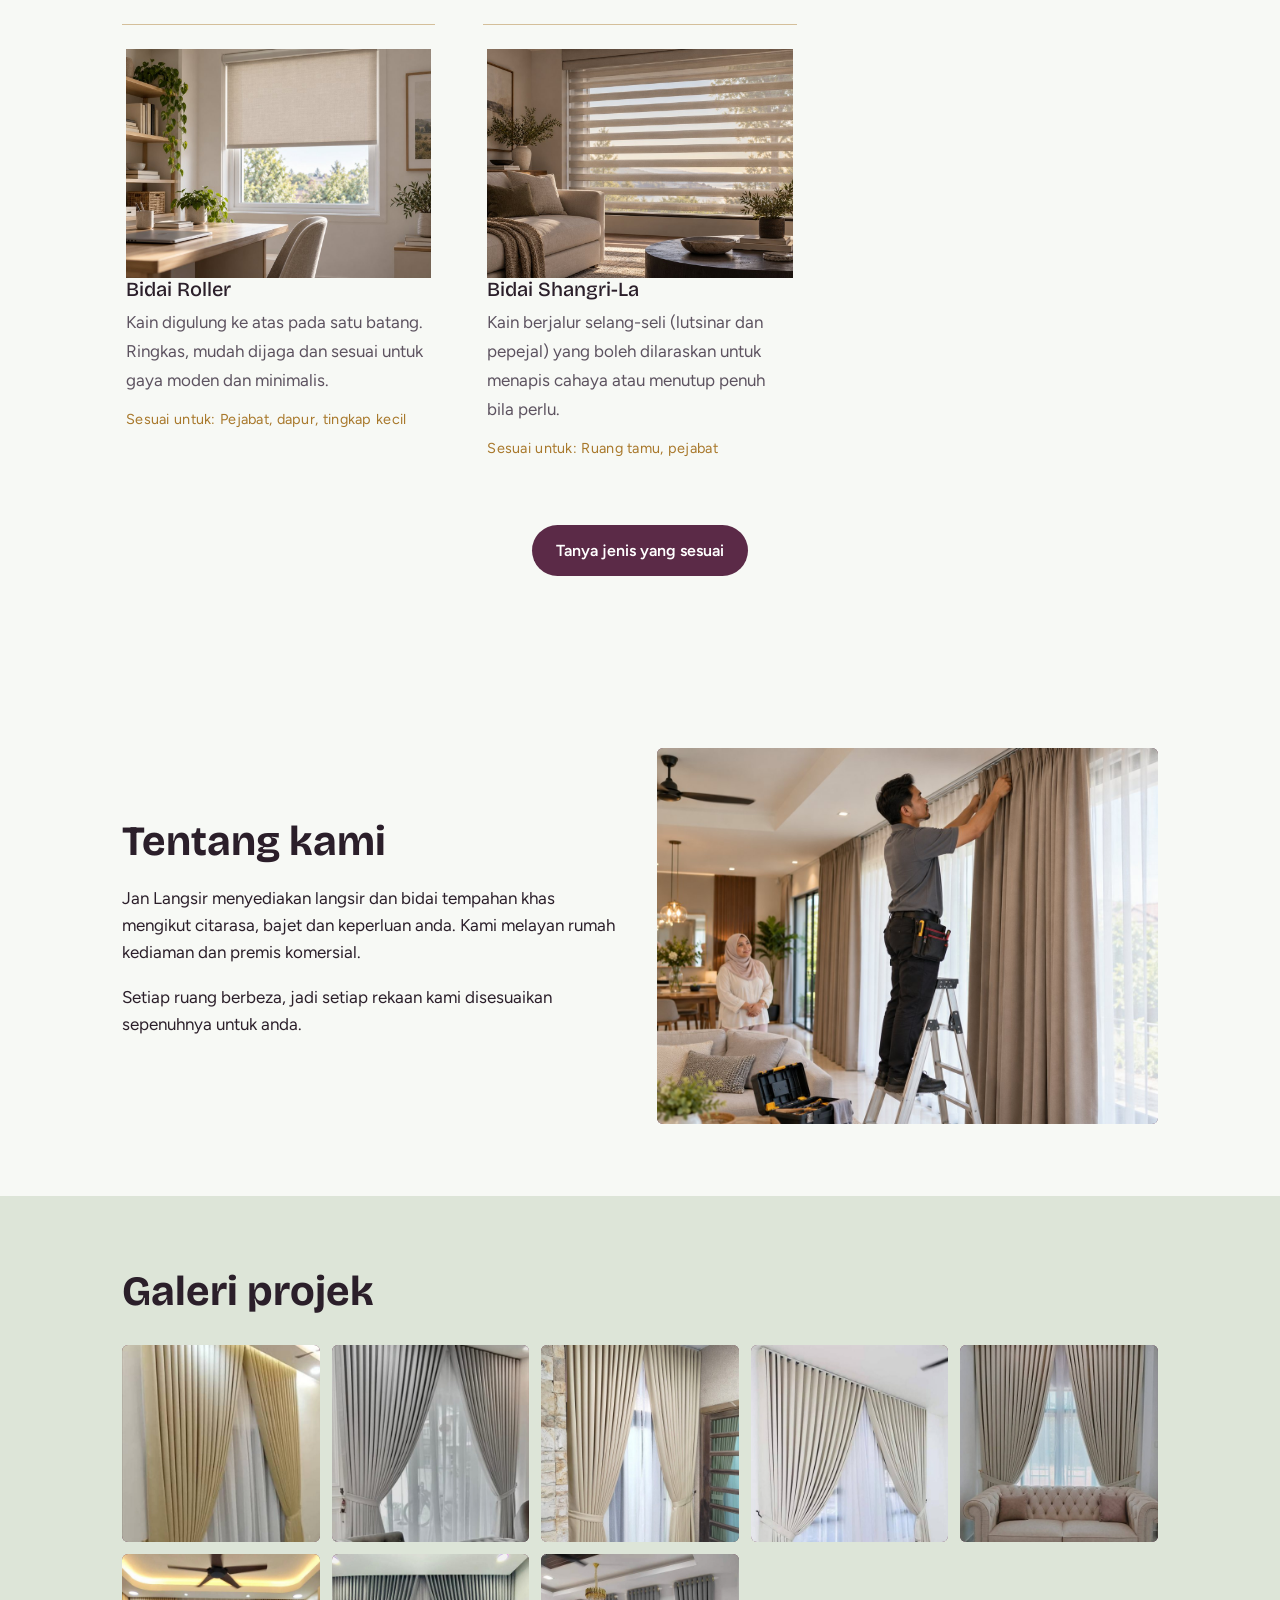
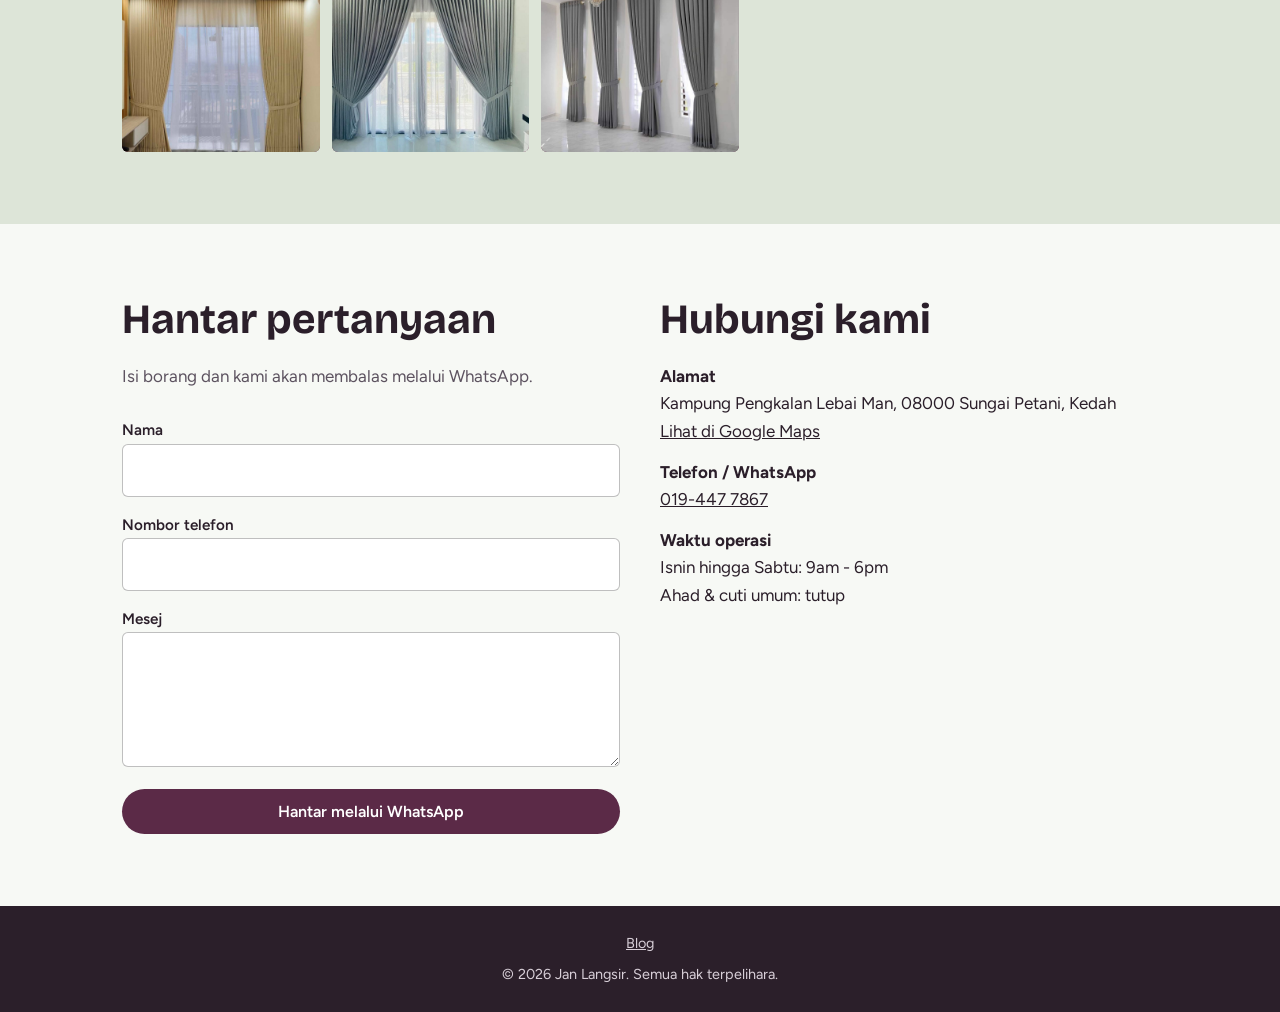
==== commit 91efdbee: "Add files via upload" ====
--- a/index.html
+++ b/index.html
@@ -10,6 +10,7 @@
 <meta name="description" content="Langsir dan bidai tempahan khas. Ukur dan sebut harga di tapak. WhatsApp kami sekarang.">
 <meta property="og:title" content="Jan Langsir | Langsir & Bidai Tempahan Khas">
 <meta property="og:type" content="website">
+<link rel="alternate" type="application/rss+xml" title="Blog Jan Langsir" href="blog/feed.xml">
 <link rel="preconnect" href="https://fonts.googleapis.com">
 <link rel="preconnect" href="https://fonts.gstatic.com" crossorigin>
 <link href="https://fonts.googleapis.com/css2?family=Bricolage+Grotesque:wght@500;700&family=Figtree:wght@400;600&display=swap" rel="stylesheet">
@@ -147,6 +148,7 @@
       <li><a href="#promosi">Promosi</a></li>
       <li><a href="#tentang">Tentang Kami</a></li>
       <li><a href="#galeri">Galeri</a></li>
+      <li><a href="blog/">Blog</a></li>
       <li><a class="btn wa-link" href="https://wa.me/60194477867?text=Hi%2C%20saya%20berminat%20dengan%20langsir" target="_blank" rel="noopener">WhatsApp</a></li>
     </ul>
   </div>
@@ -282,7 +284,7 @@
   </div>
 </section>
 
-<footer>&copy; <span id="yr"></span> Jan Langsir. Semua hak terpelihara.</footer>
+<footer><p style="margin:0 0 8px"><a href="blog/">Blog</a></p>&copy; <span id="yr"></span> Jan Langsir. Semua hak terpelihara.</footer>
 <a class="wa wa-link" href="https://wa.me/60194477867?text=Hi%2C%20saya%20berminat%20dengan%20langsir" target="_blank" rel="noopener" aria-label="WhatsApp">WhatsApp</a>
 
 <script>
